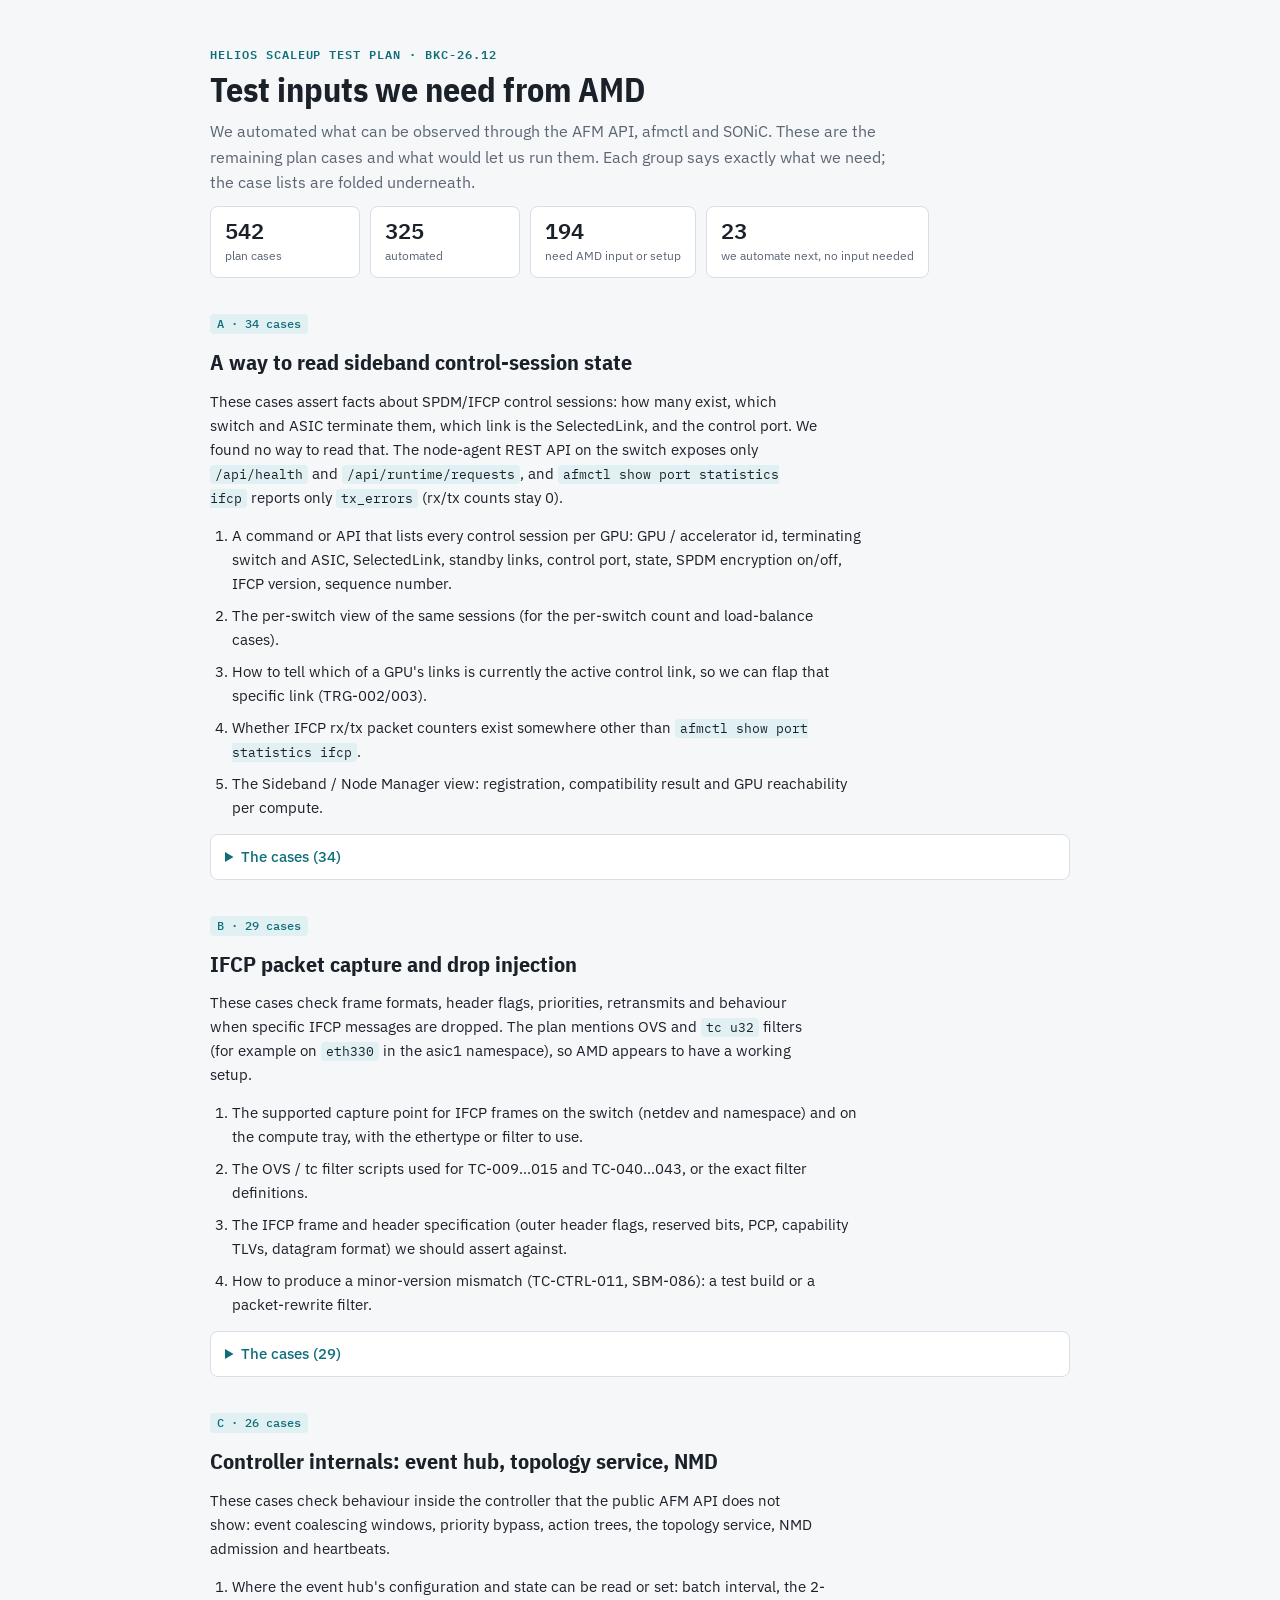
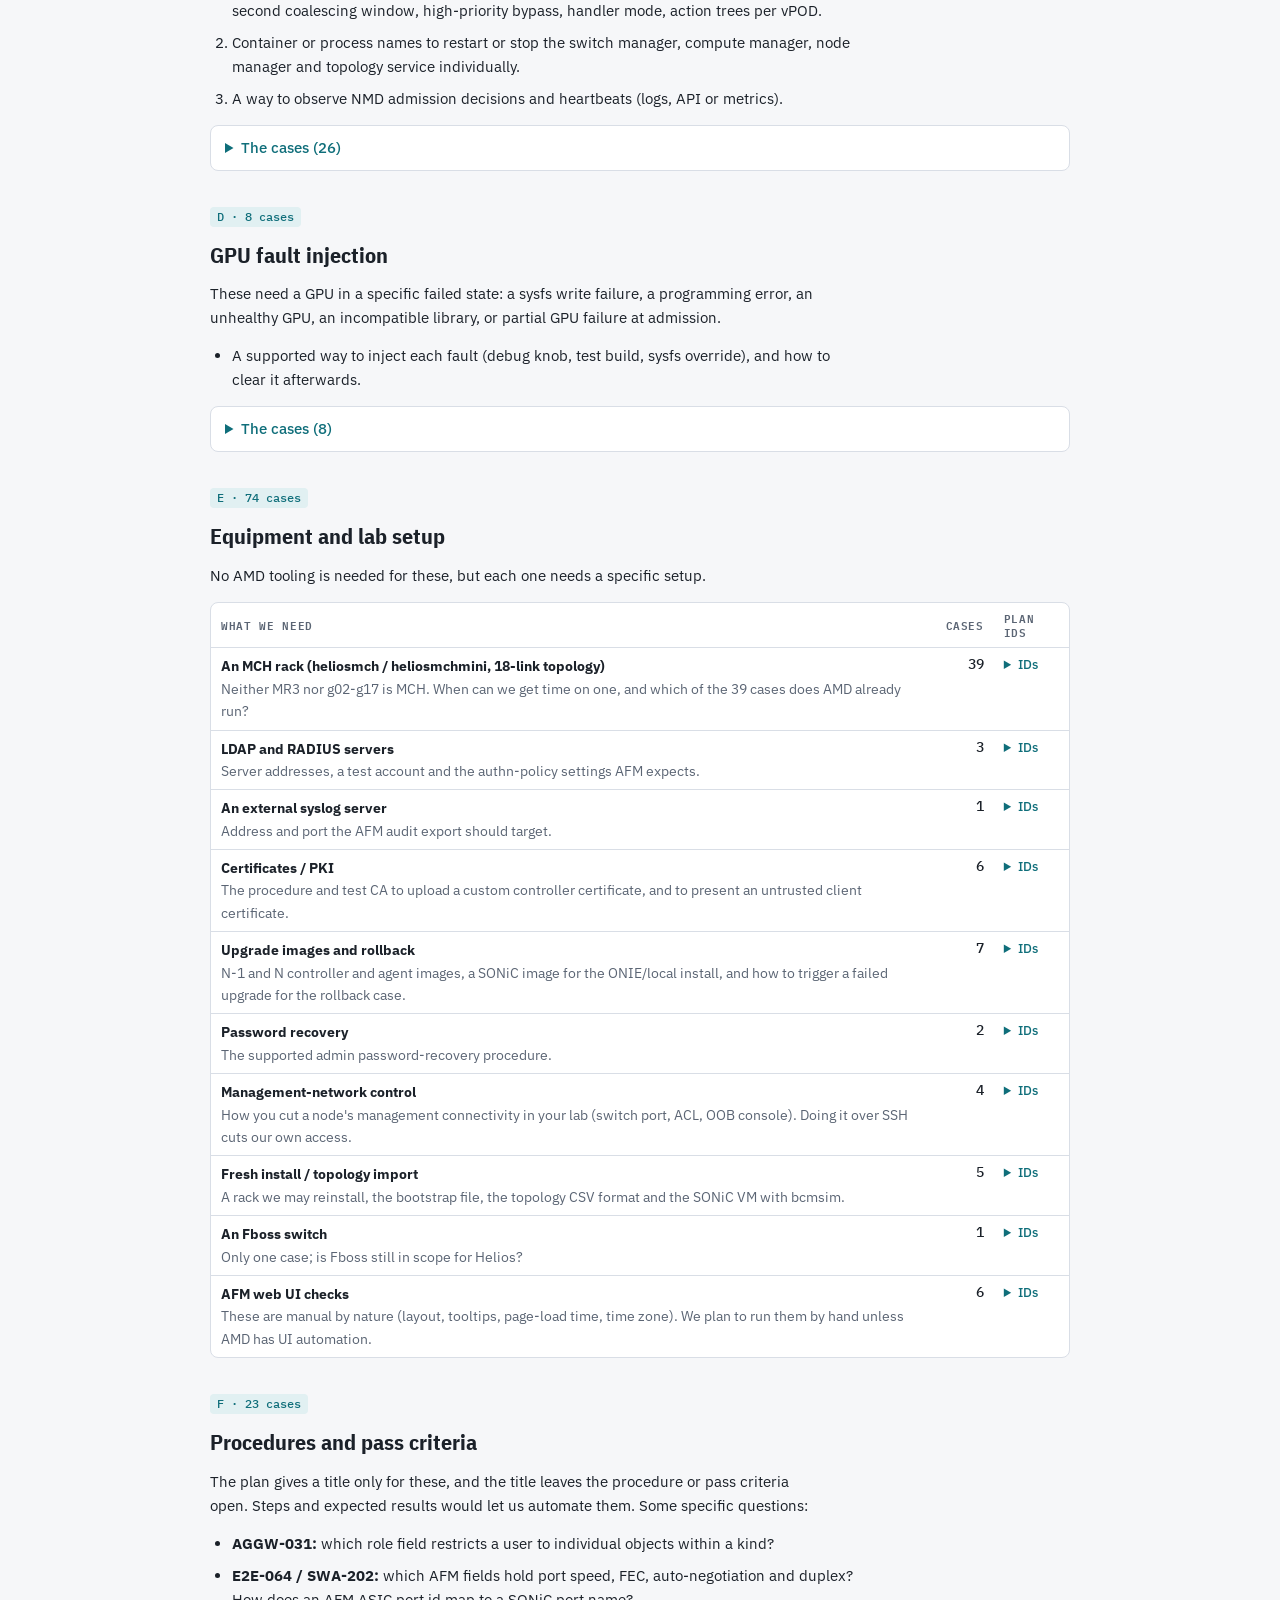
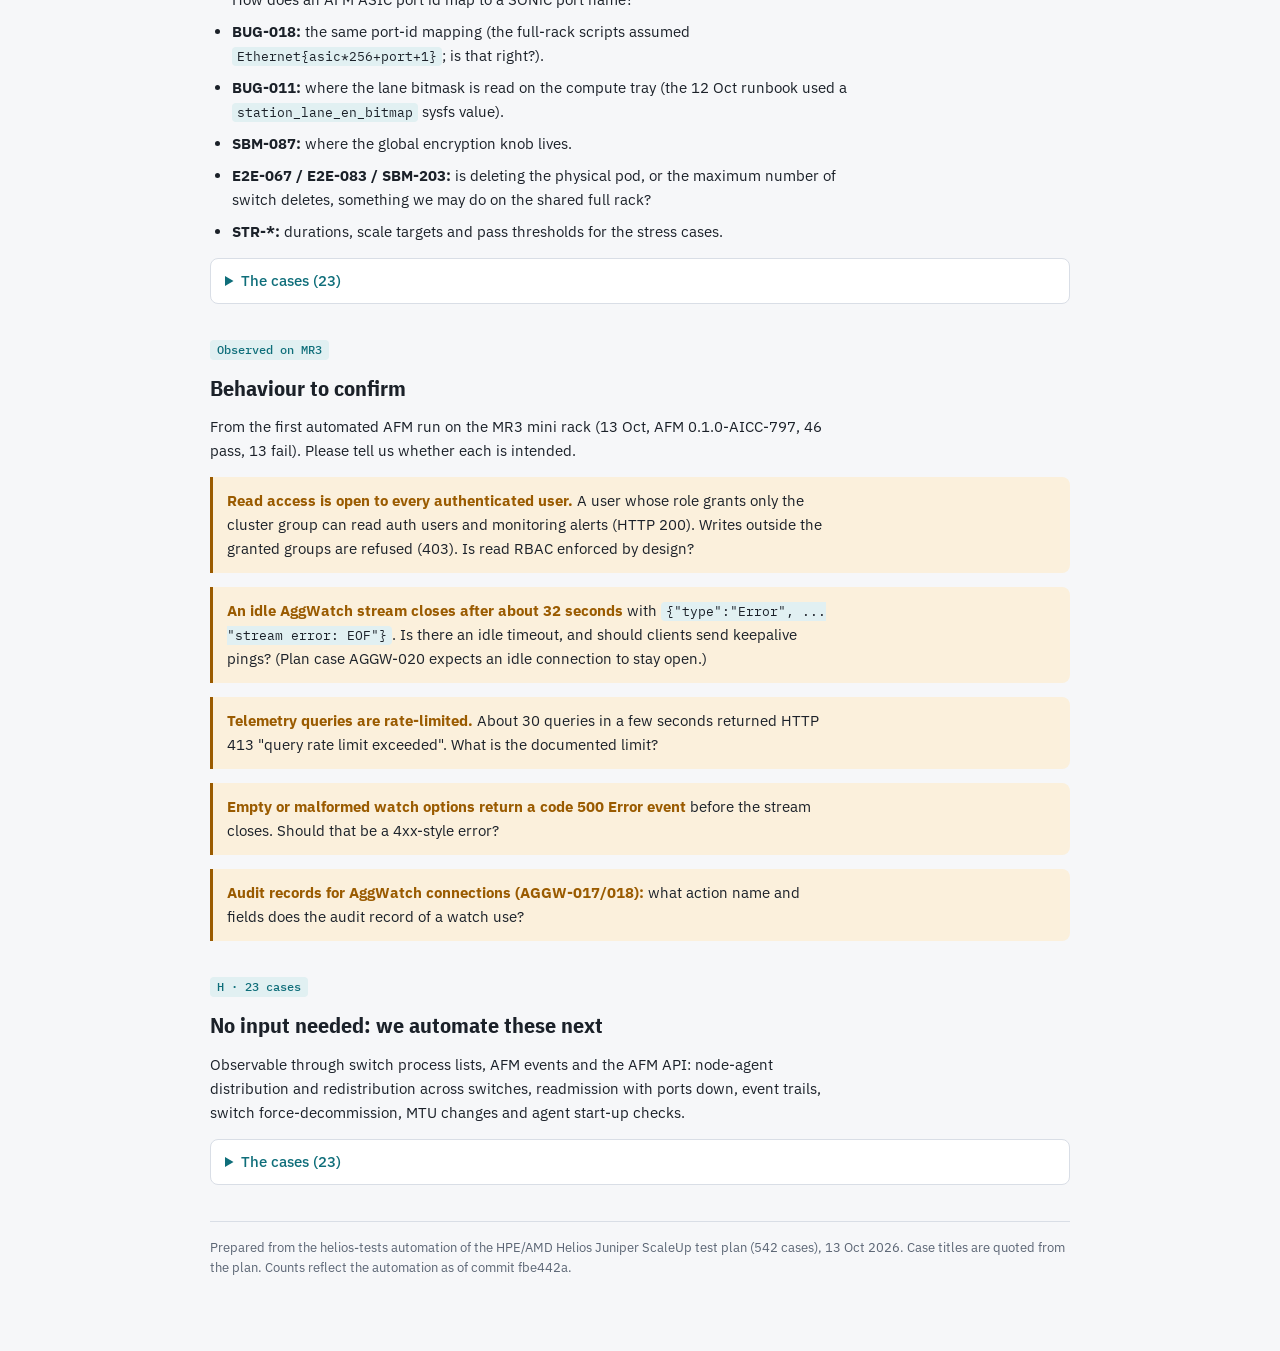
==== docs/amd-inputs.html @ 98992197 "docs: AMD input requests page (amd-inputs.html) Co-Authored-By: Claude Opus 5.5 <noreply@anthropic.c" ====
<!doctype html>
<html lang="en">
<head>
<meta charset="utf-8">
<meta name="viewport" content="width=device-width, initial-scale=1, viewport-fit=cover">
<title>Helios Test Inputs for AMD</title>
<link rel="preconnect" href="https://fonts.googleapis.com"><link rel="preconnect" href="https://fonts.gstatic.com" crossorigin>
<link rel="stylesheet" href="https://fonts.googleapis.com/css2?family=IBM+Plex+Sans:wght@400;500;600&family=IBM+Plex+Sans+Condensed:wght@600;700&family=IBM+Plex+Mono:wght@400;500&display=swap">
<style>
/* layout: single reading column, section per request type, case lists folded under each ask */
:root {
  --bg:#f6f7f9; --surface:#ffffff; --fg:#1b2129; --muted:#5b6574; --line:#d9dee6;
  --accent:#0f6e7a; --accent-soft:#e1f0f2; --warn:#9a5b00; --warn-soft:#fbf0dc;
  --f-display:"IBM Plex Sans Condensed","Arial Narrow",system-ui,sans-serif;
  --f-body:"IBM Plex Sans",system-ui,-apple-system,"Segoe UI",sans-serif;
  --f-mono:"IBM Plex Mono",ui-monospace,SFMono-Regular,Menlo,monospace;
}
@media (prefers-color-scheme: dark) { :root:not([data-theme="light"]) {
  --bg:#12161c; --surface:#1a2028; --fg:#e4e8ee; --muted:#9aa5b4; --line:#2e3744;
  --accent:#5cc3cf; --accent-soft:#163a40; --warn:#e5ad55; --warn-soft:#3a2c14; color-scheme:dark } }
:root[data-theme="dark"] {
  --bg:#12161c; --surface:#1a2028; --fg:#e4e8ee; --muted:#9aa5b4; --line:#2e3744;
  --accent:#5cc3cf; --accent-soft:#163a40; --warn:#e5ad55; --warn-soft:#3a2c14; color-scheme:dark }
body { background:var(--bg); color:var(--fg); font:15px/1.6 var(--f-body); }
.wrap { max-width:860px; margin:0 auto; padding-inline:20px; padding-block:40px 64px; display:grid; gap:36px; }
header { display:grid; gap:10px; }
.eyebrow { font:600 12px/1 var(--f-mono); letter-spacing:.08em; text-transform:uppercase; color:var(--accent); }
h1 { font:700 34px/1.15 var(--f-display); margin:0; text-wrap:balance; }
h2 { font:700 22px/1.25 var(--f-display); margin:0; text-wrap:balance; }
h3 { font:600 15px/1.4 var(--f-body); margin:0; }
p { margin:0; max-width:68ch; }
.muted { color:var(--muted); }
.lede { font-size:16px; color:var(--muted); }
.stats { display:flex; flex-wrap:wrap; gap:10px; }
.stat { background:var(--surface); border:1px solid var(--line); border-radius:8px; padding:10px 14px; min-width:120px; }
.stat b { display:block; font:600 22px/1.2 var(--f-mono); font-variant-numeric:tabular-nums; }
.stat span { font-size:12px; color:var(--muted); }
section { display:grid; gap:14px; }
.tag { font:500 12px/1 var(--f-mono); color:var(--accent); background:var(--accent-soft); padding:4px 7px; border-radius:4px; justify-self:start; }
ol.asks, ul.asks { margin:0; padding-left:22px; display:grid; gap:8px; max-width:70ch; }
details { border:1px solid var(--line); border-radius:8px; background:var(--surface); }
summary { cursor:pointer; padding:10px 14px; font-weight:500; color:var(--accent); }
summary:focus-visible { outline:2px solid var(--accent); outline-offset:2px; }
.tw { overflow-x:auto; padding:0 14px 12px; }
table { border-collapse:collapse; width:100%; font-size:14px; }
th { text-align:left; font:600 11px/1.3 var(--f-mono); letter-spacing:.06em; text-transform:uppercase; color:var(--muted); padding:8px 10px; border-bottom:1px solid var(--line); }
td { padding:7px 10px; border-bottom:1px solid var(--line); vertical-align:top; }
tr:last-child td { border-bottom:0; }
td.id { font-family:var(--f-mono); white-space:nowrap; font-size:13px; }
td.num { font:500 14px var(--f-mono); font-variant-numeric:tabular-nums; text-align:right; white-space:nowrap; }
.env { background:var(--surface); border:1px solid var(--line); border-radius:8px; overflow-x:auto; }
.env table { min-width:560px; }
.env details { border:0; background:none; } .env summary { padding:0; font-size:13px; }
.ids { font:13px/1.6 var(--f-mono); margin-top:6px; max-width:none; }
.note { background:var(--warn-soft); border-left:3px solid var(--warn); padding:12px 14px; border-radius:0 8px 8px 0; display:grid; gap:6px; }
.note strong { color:var(--warn); }
code { font:13px var(--f-mono); background:var(--accent-soft); padding:1px 5px; border-radius:4px; }
footer { font-size:13px; color:var(--muted); border-top:1px solid var(--line); padding-top:16px; }
@media (max-width:480px) { h1 { font-size:28px; } }
</style>
</head>
<body>
<div class="wrap">
<header>
  <div class="eyebrow">Helios ScaleUp test plan · BKC-26.12</div>
  <h1>Test inputs we need from AMD</h1>
  <p class="lede">We automated what can be observed through the AFM API, afmctl and SONiC. These are the remaining plan cases and what would let us run them. Each group says exactly what we need; the case lists are folded underneath.</p>
  <div class="stats">
    <div class="stat"><b>542</b><span>plan cases</span></div>
    <div class="stat"><b>325</b><span>automated</span></div>
    <div class="stat"><b>194</b><span>need AMD input or setup</span></div>
    <div class="stat"><b>23</b><span>we automate next, no input needed</span></div>
  </div>
</header>

<section id="sessions">
  <span class="tag">A · 34 cases</span>
  <h2>A way to read sideband control-session state</h2>
  <p>These cases assert facts about SPDM/IFCP control sessions: how many exist, which switch and ASIC terminate them, which link is the SelectedLink, and the control port. We found no way to read that. The node-agent REST API on the switch exposes only <code>/api/health</code> and <code>/api/runtime/requests</code>, and <code>afmctl show port statistics ifcp</code> reports only <code>tx_errors</code> (rx/tx counts stay 0).</p>
  <ol class="asks">
    <li>A command or API that lists every control session per GPU: GPU / accelerator id, terminating switch and ASIC, SelectedLink, standby links, control port, state, SPDM encryption on/off, IFCP version, sequence number.</li>
    <li>The per-switch view of the same sessions (for the per-switch count and load-balance cases).</li>
    <li>How to tell which of a GPU's links is currently the active control link, so we can flap that specific link (TRG-002/003).</li>
    <li>Whether IFCP rx/tx packet counters exist somewhere other than <code>afmctl show port statistics ifcp</code>.</li>
    <li>The Sideband / Node Manager view: registration, compatibility result and GPU reachability per compute.</li>
  </ol>
  <details><summary>The cases (34)</summary><div class='tw'><table><thead><tr><th>Plan ID</th><th>Title</th></tr></thead><tbody><tr><td class='id'>TC-BU-004</td><td>Each session has 6 links with one active (SelectedLink)</td></tr><tr><td class='id'>TC-BU-005</td><td>Each switch has expected session count (load balanced)</td></tr><tr><td class='id'>TC-BU-008</td><td>First discovered link used as SelectedLink</td></tr><tr><td class='id'>TC-BU-010</td><td>Each GPU session has a control port selected</td></tr><tr><td class='id'>TC-BU-012</td><td>All GPU sessions per compute node served by one node agent</td></tr><tr><td class='id'>TC-CTL-137</td><td>SPDM session is established between switch and GPU and communication is encrypted</td></tr><tr><td class='id'>TC-SBM-001</td><td>Sideband Topology and Session-Count Formulas</td></tr><tr><td class='id'>TC-SBM-003</td><td>SPDM Session Link Selection and Query API</td></tr><tr><td class='id'>TC-SBM-004</td><td>IFCP Packet/Session Stats API (Host and Switch Side)</td></tr><tr><td class='id'>TC-SBM-010</td><td>ASIC-Level SPDM Session Failover (Single ASIC Down)</td></tr><tr><td class='id'>TC-SBM-012</td><td>Switch-to-Controller Link Isolation -- SPDM/IFCP Sessions Remain Local</td></tr><tr><td class='id'>TC-SBM-015</td><td>vPod Compute Add/Remove -- Untouched Computes&#x27; CP Sessions Stay Stable</td></tr><tr><td class='id'>TC-SBM-017</td><td>VLAN/FDB Churn Does Not Disrupt IFCP Control-Plane Sessions</td></tr><tr><td class='id'>TC-SBM-019</td><td>Sb-node-agent Reconciliation of Config/Link Delta After Restart</td></tr><tr><td class='id'>TC-SBM-041</td><td>Compute Readmit via afm-agent Restart Landing Admitted but With IFCP Sessions Down</td></tr><tr><td class='id'>TC-SBM-052</td><td>All 72 GPUs form a total of 72 SPDM control sessions</td></tr><tr><td class='id'>TC-SBM-053</td><td>Every switch has 12 control sessions terminated on it</td></tr><tr><td class='id'>TC-SBM-056</td><td>The first discovered link is used to establish the session</td></tr><tr><td class='id'>TC-SBM-059</td><td>All GPUs of one compute node must form session with one node agent</td></tr><tr><td class='id'>TC-SBM-080</td><td>The sequence number is retained when the session fails over to a new switch</td></tr><tr><td class='id'>TC-SBM-088</td><td>GPU uses same link to send control packet from which it got the control message</td></tr><tr><td class='id'>TC-SBM-093</td><td>Event packets can use a different link than the control session link</td></tr><tr><td class='id'>TC-SBM-127</td><td>Active standby switch election</td></tr><tr><td class='id'>TC-SBM-130</td><td>Bring down the AISC over which the SPDM session is established</td></tr><tr><td class='id'>TC-SBM-147</td><td>Discovery flow initiated and responded</td></tr><tr><td class='id'>TC-SBM-149</td><td>GPU mapping creation in Sideband Agent</td></tr><tr><td class='id'>TC-SBM-152</td><td>Node Agent triggers control channel setup via Switch IFCP</td></tr><tr><td class='id'>TC-SBM-155</td><td>Compatibility set from Switch IFCP lib</td></tr><tr><td class='id'>TC-SEQ-004</td><td>GPU reachability reported to Sideband Manager</td></tr><tr><td class='id'>TC-SEQ-008</td><td>Compatibility check completed</td></tr><tr><td class='id'>TC-TRG-002</td><td>Flap active link — CP disrupted then recovers</td></tr><tr><td class='id'>TC-TRG-003</td><td>Bring down all 6 CP links — sessions drop then recover</td></tr><tr><td class='id'>TC-CTRL-009</td><td>Major version consistent across all sessions</td></tr><tr><td class='id'>TC-CTRL-011</td><td>Minor version mismatch tolerated</td></tr></tbody></table></div></details>
</section>

<section id="packets">
  <span class="tag">B · 29 cases</span>
  <h2>IFCP packet capture and drop injection</h2>
  <p>These cases check frame formats, header flags, priorities, retransmits and behaviour when specific IFCP messages are dropped. The plan mentions OVS and <code>tc u32</code> filters (for example on <code>eth330</code> in the asic1 namespace), so AMD appears to have a working setup.</p>
  <ol class="asks">
    <li>The supported capture point for IFCP frames on the switch (netdev and namespace) and on the compute tray, with the ethertype or filter to use.</li>
    <li>The OVS / tc filter scripts used for TC-009…015 and TC-040…043, or the exact filter definitions.</li>
    <li>The IFCP frame and header specification (outer header flags, reserved bits, PCP, capability TLVs, datagram format) we should assert against.</li>
    <li>How to produce a minor-version mismatch (TC-CTRL-011, SBM-086): a test build or a packet-rewrite filter.</li>
  </ol>
  <details><summary>The cases (29)</summary><div class='tw'><table><thead><tr><th>Plan ID</th><th>Title</th></tr></thead><tbody><tr><td class='id'>TC-009</td><td>Keepalive Drop — SONiC to Compute (OVS Filter)</td></tr><tr><td class='id'>TC-010</td><td>Keepalive Drop — Compute to SONiC (OVS Filter)</td></tr><tr><td class='id'>TC-011</td><td>LL-Discovery Drop — SONiC to Compute (OVS Filter)</td></tr><tr><td class='id'>TC-012</td><td>LL-Discovery Drop — Compute to SONiC (OVS Filter)</td></tr><tr><td class='id'>TC-013</td><td>CapReq Drop — SONiC to Compute (OVS Filter, Timing-Based)</td></tr><tr><td class='id'>TC-014</td><td>CapResp Drop — Compute to SONiC (OVS Filter, Timing-Based)</td></tr><tr><td class='id'>TC-015</td><td>CapSet Drop — SONiC to Compute (tc u32 egress on eth330, asic1 netns)</td></tr><tr><td class='id'>TC-040</td><td>IFCP Egress Frame Direction — SONiC→compute (tc Counter Filter)</td></tr><tr><td class='id'>TC-041</td><td>IFCP Ingress Frame Direction — compute→SONiC (tc Counter Filter)</td></tr><tr><td class='id'>TC-042</td><td>IFCP Bidirectional Frame Direction — Full Negotiation Flow</td></tr><tr><td class='id'>TC-043</td><td>IFCP Steady-State Keepalive — Bidirectional (tc Counter Filter)</td></tr><tr><td class='id'>TC-SBM-063</td><td>The ethernet frame format of IFCP packet</td></tr><tr><td class='id'>TC-SBM-065</td><td>The IFCP outer header flag for the packet type is valid</td></tr><tr><td class='id'>TC-SBM-066</td><td>The reserved flags are not used in IFP outer header</td></tr><tr><td class='id'>TC-SBM-067</td><td>IFCP packets must have the highest priority set in the (PCP) header</td></tr><tr><td class='id'>TC-SBM-071</td><td>The discovery message has number of capabilities and capability type-length-value set</td></tr><tr><td class='id'>TC-SBM-075</td><td>When the link discovery handshake is completed, discover packets must be used for keepalive</td></tr><tr><td class='id'>TC-SBM-081</td><td>The encryption bit is set when the message is encrypted by SPDM</td></tr><tr><td class='id'>TC-SBM-083</td><td>The capabilities request and response packet format</td></tr><tr><td class='id'>TC-SBM-085</td><td>The major version must match, must minor version can vary</td></tr><tr><td class='id'>TC-SBM-086</td><td>Manipulate packet to mismatch the minor version</td></tr><tr><td class='id'>TC-SBM-091</td><td>Format of packet datagram unit with multiple events</td></tr><tr><td class='id'>TC-SBM-113</td><td>CP vs DP priority (can CP messages be starved)</td></tr><tr><td class='id'>TC-SBM-117</td><td>Starve all links with data path traffic, and ensure CP is intact or failovers to standby</td></tr><tr><td class='id'>TC-SBM-164</td><td>Drop ACK packets and verify retransmit</td></tr><tr><td class='id'>TC-SBM-172</td><td>IFCP sequence -&gt; Inject failure in every message path</td></tr><tr><td class='id'>TC-SBM-173</td><td>Events and control packet loss and retransmits</td></tr><tr><td class='id'>TC-SBM-174</td><td>Other control packets Rx starving IFCP (LLDP etc)</td></tr><tr><td class='id'>TC-SBM-175</td><td>Merics, events, other IFCP priorities marking</td></tr></tbody></table></div></details>
</section>

<section id="internals">
  <span class="tag">C · 26 cases</span>
  <h2>Controller internals: event hub, topology service, NMD</h2>
  <p>These cases check behaviour inside the controller that the public AFM API does not show: event coalescing windows, priority bypass, action trees, the topology service, NMD admission and heartbeats.</p>
  <ol class="asks">
    <li>Where the event hub's configuration and state can be read or set: batch interval, the 2-second coalescing window, high-priority bypass, handler mode, action trees per vPOD.</li>
    <li>Container or process names to restart or stop the switch manager, compute manager, node manager and topology service individually.</li>
    <li>A way to observe NMD admission decisions and heartbeats (logs, API or metrics).</li>
  </ol>
  <details><summary>The cases (26)</summary><div class='tw'><table><thead><tr><th>Plan ID</th><th>Title</th></tr></thead><tbody><tr><td class='id'>TC-CTL-102</td><td>NMD rejects admission if the agent does not have a valid controller-coordinates</td></tr><tr><td class='id'>TC-CTL-103</td><td>Once admitted, NMD periodically sends heartbeat and system stats</td></tr><tr><td class='id'>TC-SWA-185</td><td>CMD &lt;-&gt; Switch Manager &lt;-&gt; Switch Agent NMD</td></tr><tr><td class='id'>TC-SBM-138</td><td>Switch agent thread comes up first in the agent container</td></tr><tr><td class='id'>TC-SBM-139</td><td>Three node agent threads are started by the node manager</td></tr><tr><td class='id'>TC-SBM-157</td><td>Node Manager sends operational API requests</td></tr><tr><td class='id'>TC-SEQ-015</td><td>Node Agent response propagated to Node Manager</td></tr><tr><td class='id'>TC-E2E-114</td><td>Bring down node manager, validate topo change gets reflected after it comes back up</td></tr><tr><td class='id'>TC-E2E-115</td><td>Bring down all the services/agents one by one/parallely and validate topo service in unaffected</td></tr><tr><td class='id'>TC-STR-012</td><td>Toposervice responsiveness during concurrent topology changes</td></tr><tr><td class='id'>TC-EVT-018</td><td>Move the Event Handler Mode to Auto Mode and verify warning and update status along with…</td></tr><tr><td class='id'>TC-EVT-022</td><td>Try flapping of connection between topo service and event hub</td></tr><tr><td class='id'>TC-EVT-027</td><td>Normal event coming follows the time window of 2 secs then coleased</td></tr><tr><td class='id'>TC-EVT-028</td><td>High priority Event bypasses the time window and straightaway goes for processing</td></tr><tr><td class='id'>TC-EVT-006</td><td>Event Hub with North Bound operation</td></tr><tr><td class='id'>TC-EVT-012</td><td>Event Hub when topology excel sheet with connectivity detail is changed ?</td></tr><tr><td class='id'>TC-EVT-013</td><td>Events hub validation with restarting component like switch manager/compute manager (All…</td></tr><tr><td class='id'>TC-EVT-014</td><td>Topo services manages the proper state of the component and these are communicated to events…</td></tr><tr><td class='id'>TC-EVT-033</td><td>If there is an action mapping tree mapped uniquely to a vpod</td></tr><tr><td class='id'>TC-EVT-032</td><td>If Events on different GPU ports but same sw-plane results in same GPUPortEvent node stores…</td></tr><tr><td class='id'>TC-EVT-035</td><td>Multiple independent actions at the same level</td></tr><tr><td class='id'>TC-EVT-008</td><td>If policies and workflow can be modified ?</td></tr><tr><td class='id'>TC-EVT-020</td><td>Event handler with API server is not responding ( Link between API server and Events hub is…</td></tr><tr><td class='id'>TC-EVT-030</td><td>If different events like GPU Events are coalesced and resolving top events will fix the…</td></tr><tr><td class='id'>TC-EVT-034</td><td>At end of time window these action trees are scanned and actions are taken</td></tr><tr><td class='id'>TC-EVT-010</td><td>Modify the batch interval in unified controller while bring-up of aifm</td></tr></tbody></table></div></details>
</section>

<section id="faults">
  <span class="tag">D · 8 cases</span>
  <h2>GPU fault injection</h2>
  <p>These need a GPU in a specific failed state: a sysfs write failure, a programming error, an unhealthy GPU, an incompatible library, or partial GPU failure at admission.</p>
  <ul class="asks">
    <li>A supported way to inject each fault (debug knob, test build, sysfs override), and how to clear it afterwards.</li>
  </ul>
  <details><summary>The cases (8)</summary><div class='tw'><table><thead><tr><th>Plan ID</th><th>Title</th></tr></thead><tbody><tr><td class='id'>TC-BUG-012</td><td>GPU ready state ordering during bringup</td></tr><tr><td class='id'>TC-BUG-013</td><td>GPU programming errors are reported to controller</td></tr><tr><td class='id'>TC-BUG-015</td><td>Nodeagent handles graceful exit on incompatible libraries</td></tr><tr><td class='id'>TC-BUG-029</td><td>vPOD state correctness when sysfs writes fail on GPU</td></tr><tr><td class='id'>TC-TRG-008</td><td>DP traffic during GPU fault</td></tr><tr><td class='id'>TC-TRG-011</td><td>GPU unhealthy — CP sessions remain active</td></tr><tr><td class='id'>TC-TRG-012</td><td>GPU fault injection — IFCP CP unaffected on other GPUs</td></tr><tr><td class='id'>TC-STR-003</td><td>Node admission with partial GPU failures across multiple nodes</td></tr></tbody></table></div></details>
</section>

<section id="environment">
  <span class="tag">E · 74 cases</span>
  <h2>Equipment and lab setup</h2>
  <p>No AMD tooling is needed for these, but each one needs a specific setup.</p>
  <div class="env"><table><thead><tr><th>What we need</th><th>Cases</th><th>Plan IDs</th></tr></thead><tbody><tr><td><strong>An MCH rack (heliosmch / heliosmchmini, 18-link topology)</strong><br><span class='muted'>Neither MR3 nor g02-g17 is MCH. When can we get time on one, and which of the 39 cases does AMD already run?</span></td><td class='num'>39</td><td><details><summary>IDs</summary><p class='ids'>TC-MCH-021 TC-MCH-024 TC-MCH-030 TC-MCH-053 TC-MCH-025 TC-MCH-044 TC-MCH-054 TC-MCH-018 TC-MCH-004 TC-MCH-033 TC-MCH-040 TC-MCH-032 TC-MCH-063 TC-MCH-050 TC-MCH-045 TC-MCH-028 TC-MCH-060 TC-MCH-009 TC-MCH-031 TC-MCH-023 TC-MCH-026 TC-MCH-034 TC-MCH-019 TC-MCH-006 TC-MCH-043 TC-MCH-022 TC-MCH-012 TC-MCH-008 TC-MCH-015 TC-MCH-002 TC-MCH-014 TC-MCH-055 TC-MCH-011 TC-MCH-058 TC-MCH-062 TC-MCH-039 TC-MCH-007 TC-MCH-048 TC-MCH-047</p></details></td></tr><tr><td><strong>LDAP and RADIUS servers</strong><br><span class='muted'>Server addresses, a test account and the authn-policy settings AFM expects.</span></td><td class='num'>3</td><td><details><summary>IDs</summary><p class='ids'>TC-AFM-044 TC-CTL-042 TC-CTL-119</p></details></td></tr><tr><td><strong>An external syslog server</strong><br><span class='muted'>Address and port the AFM audit export should target.</span></td><td class='num'>1</td><td><details><summary>IDs</summary><p class='ids'>TC-CTL-101</p></details></td></tr><tr><td><strong>Certificates / PKI</strong><br><span class='muted'>The procedure and test CA to upload a custom controller certificate, and to present an untrusted client certificate.</span></td><td class='num'>6</td><td><details><summary>IDs</summary><p class='ids'>TC-CTL-128 TC-CTL-129 TC-CTL-130 TC-CTL-135 TC-CTL-136 TC-SWA-186</p></details></td></tr><tr><td><strong>Upgrade images and rollback</strong><br><span class='muted'>N-1 and N controller and agent images, a SONiC image for the ONIE/local install, and how to trigger a failed upgrade for the rollback case.</span></td><td class='num'>7</td><td><details><summary>IDs</summary><p class='ids'>TC-CTL-054 TC-CTL-078 TC-CTL-127 TC-SWA-128 TC-SWA-164 TC-HW-022 TC-AFM-UPGRADE-004</p></details></td></tr><tr><td><strong>Password recovery</strong><br><span class='muted'>The supported admin password-recovery procedure.</span></td><td class='num'>2</td><td><details><summary>IDs</summary><p class='ids'>TC-BUG-031 TC-BUG-032</p></details></td></tr><tr><td><strong>Management-network control</strong><br><span class='muted'>How you cut a node&#x27;s management connectivity in your lab (switch port, ACL, OOB console). Doing it over SSH cuts our own access.</span></td><td class='num'>4</td><td><details><summary>IDs</summary><p class='ids'>TC-AFM-008 TC-BUG-003 TC-CTL-050 TC-E2E-093</p></details></td></tr><tr><td><strong>Fresh install / topology import</strong><br><span class='muted'>A rack we may reinstall, the bootstrap file, the topology CSV format and the SONiC VM with bcmsim.</span></td><td class='num'>5</td><td><details><summary>IDs</summary><p class='ids'>TC-CTL-057 TC-CTL-060 TC-SWA-170 TC-SWA-195 TC-SWA-175</p></details></td></tr><tr><td><strong>An Fboss switch</strong><br><span class='muted'>Only one case; is Fboss still in scope for Helios?</span></td><td class='num'>1</td><td><details><summary>IDs</summary><p class='ids'>TC-BUG-006</p></details></td></tr><tr><td><strong>AFM web UI checks</strong><br><span class='muted'>These are manual by nature (layout, tooltips, page-load time, time zone). We plan to run them by hand unless AMD has UI automation.</span></td><td class='num'>6</td><td><details><summary>IDs</summary><p class='ids'>TC-CTL-106 TC-CTL-108 TC-CTL-109 TC-CTL-110 TC-CTL-111 TC-CTL-121</p></details></td></tr></tbody></table></div>
</section>

<section id="procedures">
  <span class="tag">F · 23 cases</span>
  <h2>Procedures and pass criteria</h2>
  <p>The plan gives a title only for these, and the title leaves the procedure or pass criteria open. Steps and expected results would let us automate them. Some specific questions:</p>
  <ul class="asks">
    <li><strong>AGGW-031:</strong> which role field restricts a user to individual objects within a kind?</li>
    <li><strong>E2E-064 / SWA-202:</strong> which AFM fields hold port speed, FEC, auto-negotiation and duplex? How does an AFM ASIC port id map to a SONiC port name?</li>
    <li><strong>BUG-018:</strong> the same port-id mapping (the full-rack scripts assumed <code>Ethernet{asic*256+port+1}</code>; is that right?).</li>
    <li><strong>BUG-011:</strong> where the lane bitmask is read on the compute tray (the 12 Oct runbook used a <code>station_lane_en_bitmap</code> sysfs value).</li>
    <li><strong>SBM-087:</strong> where the global encryption knob lives.</li>
    <li><strong>E2E-067 / E2E-083 / SBM-203:</strong> is deleting the physical pod, or the maximum number of switch deletes, something we may do on the shared full rack?</li>
    <li><strong>STR-*:</strong> durations, scale targets and pass thresholds for the stress cases.</li>
  </ul>
  <details><summary>The cases (23)</summary><div class='tw'><table><thead><tr><th>Plan ID</th><th>Title</th></tr></thead><tbody><tr><td class='id'>TC-AFM-AGGW-031</td><td>Per-object RBAC — user sees only permitted objects within a kind</td></tr><tr><td class='id'>TC-CTL-112</td><td>The horizontal and vertical scaling of compute nodes - in case of techsupport collection</td></tr><tr><td class='id'>TC-CTL-123</td><td>Logs related to triggers are updating</td></tr><tr><td class='id'>TC-E2E-064</td><td>AIFM displays correct status of GPU/Switch ports/links (speed, AN enable/disable etc)</td></tr><tr><td class='id'>TC-E2E-067</td><td>Complete POD removal/deletion</td></tr><tr><td class='id'>TC-E2E-083</td><td>vPODs limited to number of switching planes</td></tr><tr><td class='id'>TC-STR-001</td><td>Full rack parallel node admission — all 18 computes join simultaneously</td></tr><tr><td class='id'>TC-STR-004</td><td>All 6 switch trays admitted in parallel — port discovery completeness</td></tr><tr><td class='id'>TC-STR-006</td><td>Port drain lane mask update time at full rack scale</td></tr><tr><td class='id'>TC-STR-008</td><td>Node join + node leave during vPOD reconfiguration</td></tr><tr><td class='id'>TC-STR-009</td><td>Decommission all 18 nodes in parallel — controller survives</td></tr><tr><td class='id'>TC-STR-014</td><td>Config field churn — port flap only reprograms DF mask, not full config</td></tr><tr><td class='id'>TC-STR-015</td><td>Controller log rotation under sustained full-rack activity (2 hours)</td></tr><tr><td class='id'>TC-STR-021</td><td>Repeated full rack teardown and rebuild — 3 cycles</td></tr><tr><td class='id'>TC-STR-022</td><td>Simultaneous port failures across 6 compute nodes — single reconfigure</td></tr><tr><td class='id'>TC-SWA-173</td><td>Switch Manager must assign switching plane and update the topology</td></tr><tr><td class='id'>TC-SWA-202</td><td>Switch port details (Speed, FEC, duplex, vlan) updated</td></tr><tr><td class='id'>TC-SWA-208</td><td>Switch manager maintains the configuration of the switches</td></tr><tr><td class='id'>TC-SWA-210</td><td>How to get port in training or unknown state</td></tr><tr><td class='id'>TC-SBM-203</td><td>Max switch delete possible for every rack</td></tr><tr><td class='id'>TC-SBM-087</td><td>Encryption can be enabled/disabled by a global knob</td></tr><tr><td class='id'>TC-BUG-018</td><td>Port oper-status correctly reflects actual link state</td></tr><tr><td class='id'>TC-BUG-011</td><td>Lanebitmask is set correctly on node readmission</td></tr></tbody></table></div></details>
</section>

<section id="confirm">
  <span class="tag">Observed on MR3</span>
  <h2>Behaviour to confirm</h2>
  <p>From the first automated AFM run on the MR3 mini rack (13 Oct, AFM 0.1.0-AICC-797, 46 pass, 13 fail). Please tell us whether each is intended.</p>
  <div class="note">
    <p><strong>Read access is open to every authenticated user.</strong> A user whose role grants only the cluster group can read auth users and monitoring alerts (HTTP 200). Writes outside the granted groups are refused (403). Is read RBAC enforced by design?</p>
  </div>
  <div class="note">
    <p><strong>An idle AggWatch stream closes after about 32 seconds</strong> with <code>{"type":"Error", ... "stream error: EOF"}</code>. Is there an idle timeout, and should clients send keepalive pings? (Plan case AGGW-020 expects an idle connection to stay open.)</p>
  </div>
  <div class="note">
    <p><strong>Telemetry queries are rate-limited.</strong> About 30 queries in a few seconds returned HTTP 413 "query rate limit exceeded". What is the documented limit?</p>
  </div>
  <div class="note">
    <p><strong>Empty or malformed watch options return a code 500 Error event</strong> before the stream closes. Should that be a 4xx-style error?</p>
  </div>
  <div class="note">
    <p><strong>Audit records for AggWatch connections (AGGW-017/018):</strong> what action name and fields does the audit record of a watch use?</p>
  </div>
</section>

<section id="next">
  <span class="tag">H · 23 cases</span>
  <h2>No input needed: we automate these next</h2>
  <p>Observable through switch process lists, AFM events and the AFM API: node-agent distribution and redistribution across switches, readmission with ports down, event trails, switch force-decommission, MTU changes and agent start-up checks.</p>
  <details><summary>The cases (23)</summary><div class='tw'><table><thead><tr><th>Plan ID</th><th>Title</th></tr></thead><tbody><tr><td class='id'>TC-SBM-006</td><td>Concurrent Pairwise Process Restart Matrix</td></tr><tr><td class='id'>TC-SBM-008</td><td>Sb-node-agent Redistribution and Load-Balance on Switch Failure/Recovery</td></tr><tr><td class='id'>TC-SBM-009</td><td>Repeated Switch Flap -- No Role/Assignment Thrashing</td></tr><tr><td class='id'>TC-SBM-011</td><td>Compute GPU-Set Migration Consistency (No Split Across Switches)</td></tr><tr><td class='id'>TC-SBM-023</td><td>Switch Port MTU Lowered Below Negotiated IFCP MTU</td></tr><tr><td class='id'>TC-SBM-030</td><td>No Stale Events Reference a Switch After Removal</td></tr><tr><td class='id'>TC-SBM-038</td><td>Compute Readmit With a GPU/Datapath Port Already Down</td></tr><tr><td class='id'>TC-SBM-042</td><td>Full Event Trail Across Compute Decommission, Delete, and Readmit</td></tr><tr><td class='id'>TC-SBM-043</td><td>Switch-Side GPU Ports Show Down (API) When Compute Is Deleted</td></tr><tr><td class='id'>TC-SBM-045</td><td>Delete the Switch Assigned as a New Compute&#x27;s Node-Agent Host Mid-Admission</td></tr><tr><td class='id'>TC-SBM-050</td><td>Sideband agent come up on the switch along with node agent proxy</td></tr><tr><td class='id'>TC-SBM-097</td><td>Bring down the non-sideband link b/w switch and GPU</td></tr><tr><td class='id'>TC-SBM-099</td><td>Flap connectivity b/w node agent and afm controller (controller hosted on different and same…</td></tr><tr><td class='id'>TC-SBM-111</td><td>Bring down CP switch while vPOD CRUD is going on</td></tr><tr><td class='id'>TC-SBM-114</td><td>Creation of vlan and forwarding table does not affect cp traffic</td></tr><tr><td class='id'>TC-SBM-135</td><td>Sideband Manager should distribute the agents among the 6 available switches</td></tr><tr><td class='id'>TC-SBM-136</td><td>Node agent are distributed among all switches</td></tr><tr><td class='id'>TC-SBM-137</td><td>On switch failure, Sideband manager must redistribute the node agents from the failed switch</td></tr><tr><td class='id'>TC-SBM-178</td><td>Admitted switch can be force decomissioned</td></tr><tr><td class='id'>TC-SBM-198</td><td>Once a switch is readded, load balancing has to be done</td></tr><tr><td class='id'>TC-SBM-207</td><td>Control path must be terminated on compute decommission</td></tr><tr><td class='id'>TC-BUG-019</td><td>Switch agent starts correctly with mgmt IP on non-default interface (eth1)</td></tr><tr><td class='id'>TC-BUG-020</td><td>Switch agent rejects invalid fru.json and does not start</td></tr></tbody></table></div></details>
</section>

<footer>
  Prepared from the helios-tests automation of the HPE/AMD Helios Juniper ScaleUp test plan (542 cases), 13 Oct 2026.
  Case titles are quoted from the plan. Counts reflect the automation as of commit fbe442a.
</footer>
</div>
</body>
</html>
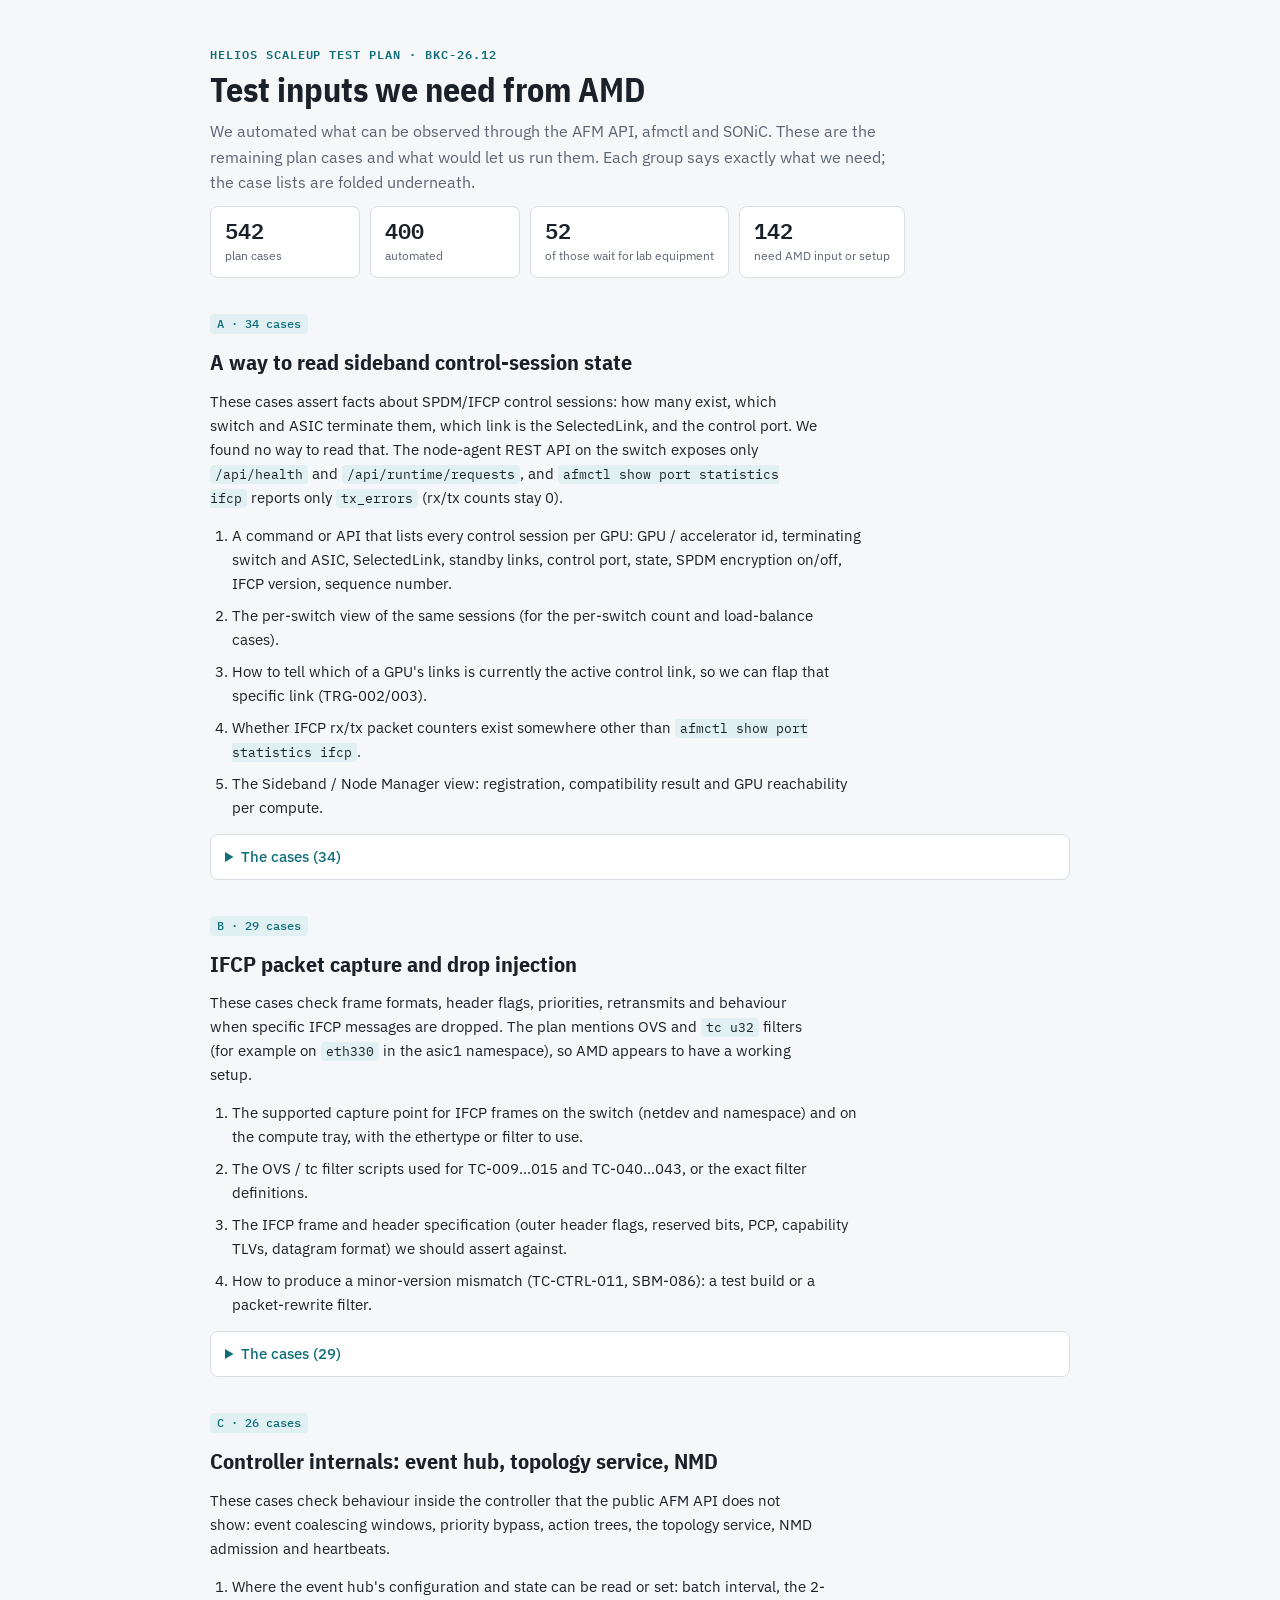
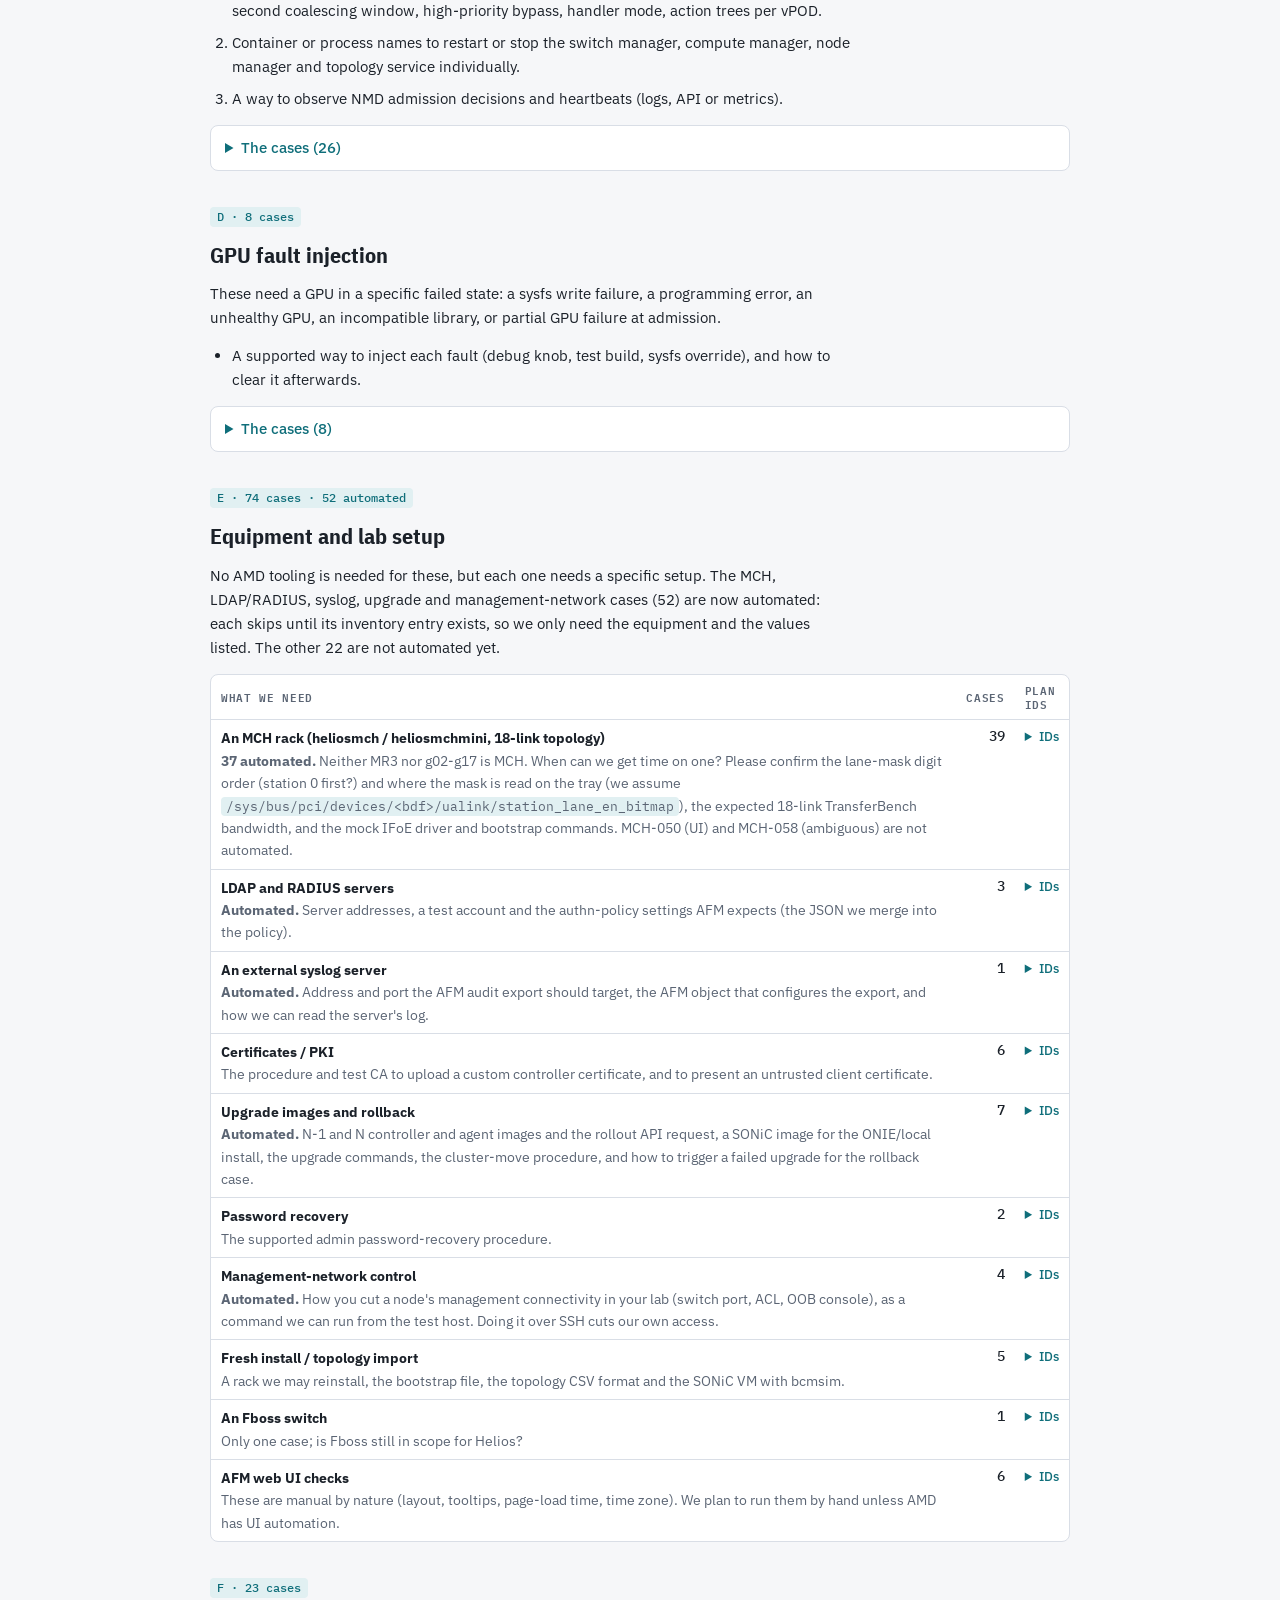
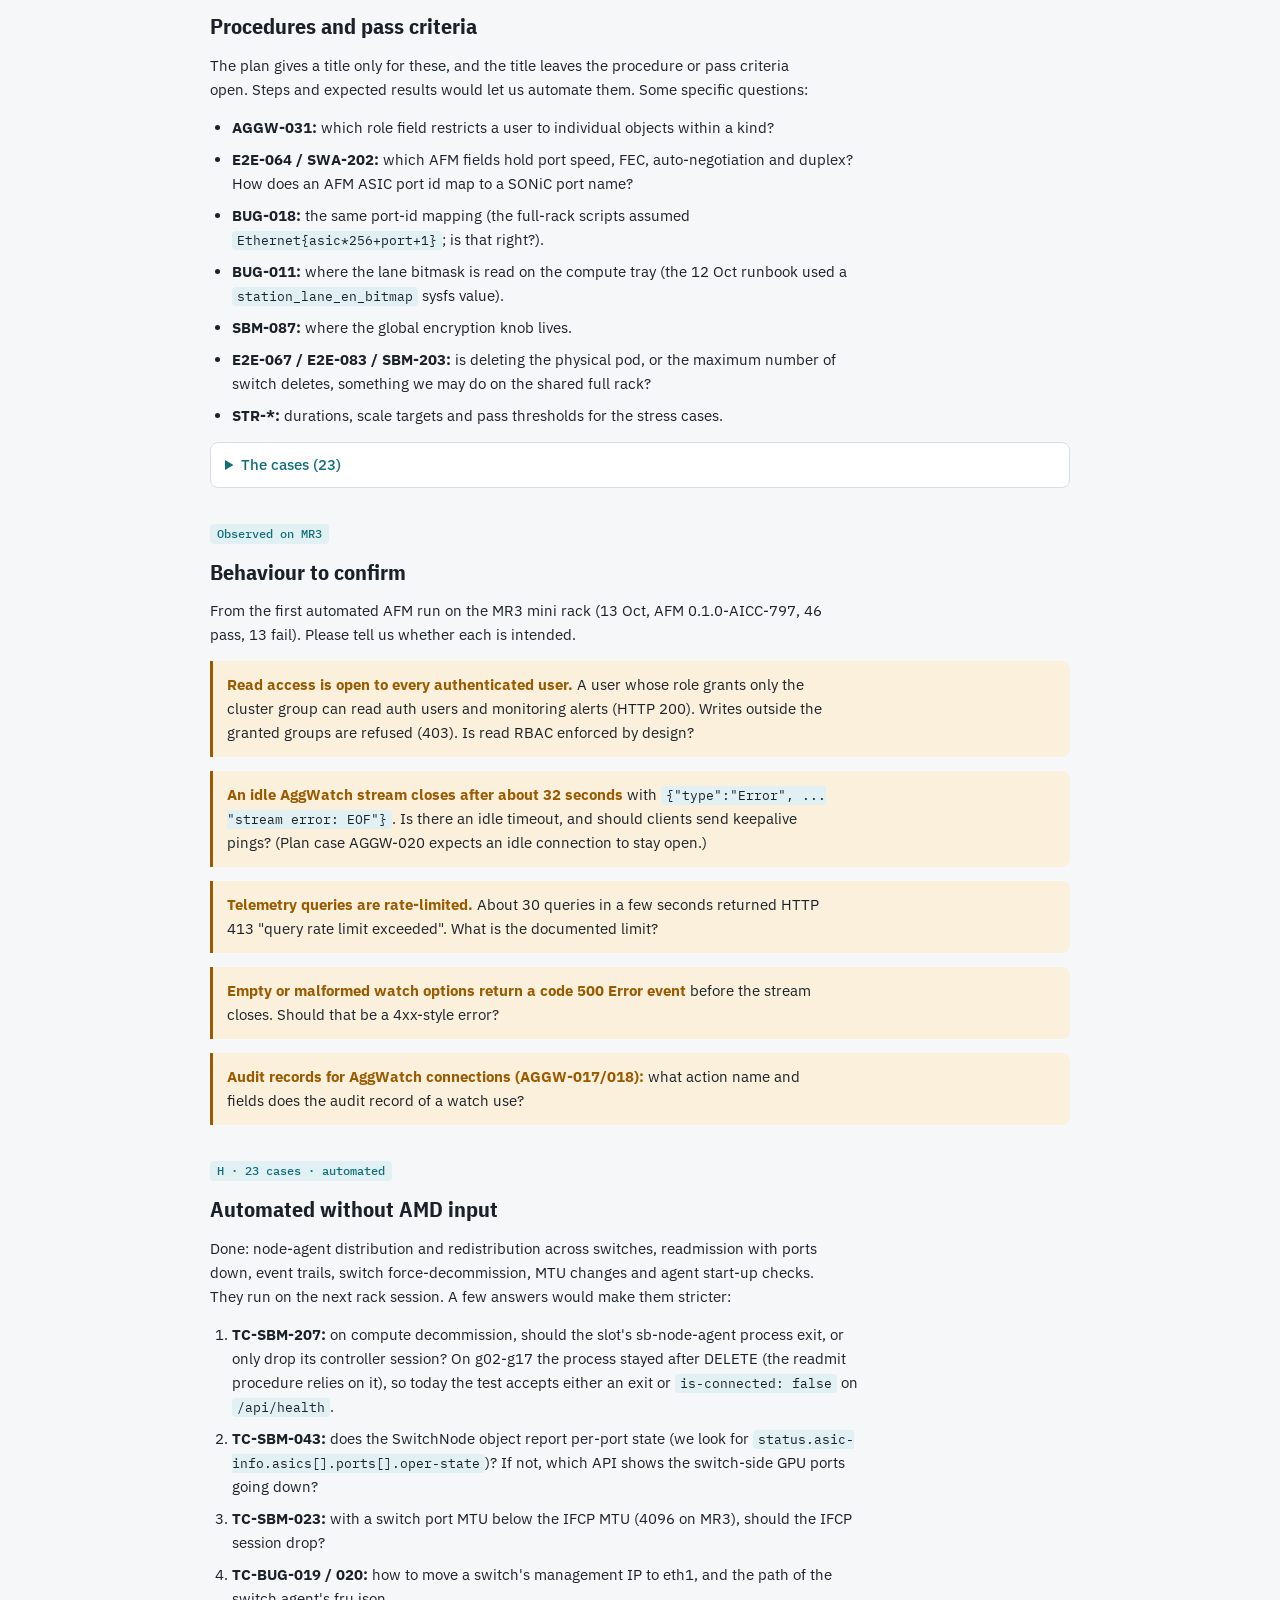
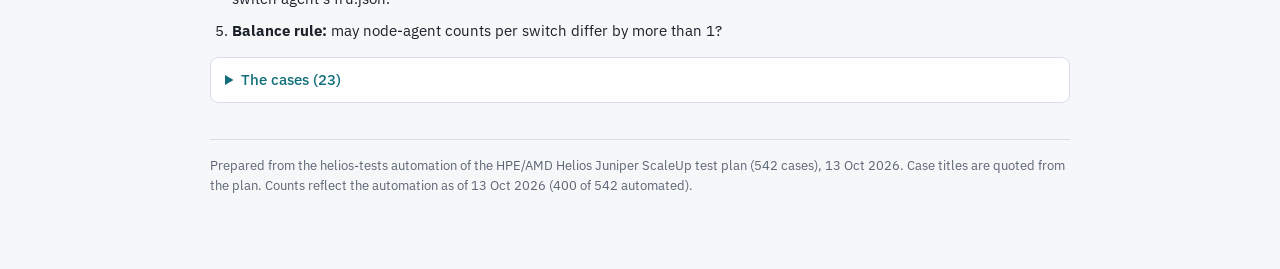
==== commit ffea8466: "Tranche 5: group H sideband cases, MCH and lab-equipment cases (75), 400/542 - tests/afm/test_afm_si" ====
--- a/docs/amd-inputs.html
+++ b/docs/amd-inputs.html
@@ -67,9 +67,9 @@
   <p class="lede">We automated what can be observed through the AFM API, afmctl and SONiC. These are the remaining plan cases and what would let us run them. Each group says exactly what we need; the case lists are folded underneath.</p>
   <div class="stats">
     <div class="stat"><b>542</b><span>plan cases</span></div>
-    <div class="stat"><b>325</b><span>automated</span></div>
-    <div class="stat"><b>194</b><span>need AMD input or setup</span></div>
-    <div class="stat"><b>23</b><span>we automate next, no input needed</span></div>
+    <div class="stat"><b>400</b><span>automated</span></div>
+    <div class="stat"><b>52</b><span>of those wait for lab equipment</span></div>
+    <div class="stat"><b>142</b><span>need AMD input or setup</span></div>
   </div>
 </header>
 
@@ -123,10 +123,10 @@
 </section>
 
 <section id="environment">
-  <span class="tag">E · 74 cases</span>
+  <span class="tag">E · 74 cases · 52 automated</span>
   <h2>Equipment and lab setup</h2>
-  <p>No AMD tooling is needed for these, but each one needs a specific setup.</p>
-  <div class="env"><table><thead><tr><th>What we need</th><th>Cases</th><th>Plan IDs</th></tr></thead><tbody><tr><td><strong>An MCH rack (heliosmch / heliosmchmini, 18-link topology)</strong><br><span class='muted'>Neither MR3 nor g02-g17 is MCH. When can we get time on one, and which of the 39 cases does AMD already run?</span></td><td class='num'>39</td><td><details><summary>IDs</summary><p class='ids'>TC-MCH-021 TC-MCH-024 TC-MCH-030 TC-MCH-053 TC-MCH-025 TC-MCH-044 TC-MCH-054 TC-MCH-018 TC-MCH-004 TC-MCH-033 TC-MCH-040 TC-MCH-032 TC-MCH-063 TC-MCH-050 TC-MCH-045 TC-MCH-028 TC-MCH-060 TC-MCH-009 TC-MCH-031 TC-MCH-023 TC-MCH-026 TC-MCH-034 TC-MCH-019 TC-MCH-006 TC-MCH-043 TC-MCH-022 TC-MCH-012 TC-MCH-008 TC-MCH-015 TC-MCH-002 TC-MCH-014 TC-MCH-055 TC-MCH-011 TC-MCH-058 TC-MCH-062 TC-MCH-039 TC-MCH-007 TC-MCH-048 TC-MCH-047</p></details></td></tr><tr><td><strong>LDAP and RADIUS servers</strong><br><span class='muted'>Server addresses, a test account and the authn-policy settings AFM expects.</span></td><td class='num'>3</td><td><details><summary>IDs</summary><p class='ids'>TC-AFM-044 TC-CTL-042 TC-CTL-119</p></details></td></tr><tr><td><strong>An external syslog server</strong><br><span class='muted'>Address and port the AFM audit export should target.</span></td><td class='num'>1</td><td><details><summary>IDs</summary><p class='ids'>TC-CTL-101</p></details></td></tr><tr><td><strong>Certificates / PKI</strong><br><span class='muted'>The procedure and test CA to upload a custom controller certificate, and to present an untrusted client certificate.</span></td><td class='num'>6</td><td><details><summary>IDs</summary><p class='ids'>TC-CTL-128 TC-CTL-129 TC-CTL-130 TC-CTL-135 TC-CTL-136 TC-SWA-186</p></details></td></tr><tr><td><strong>Upgrade images and rollback</strong><br><span class='muted'>N-1 and N controller and agent images, a SONiC image for the ONIE/local install, and how to trigger a failed upgrade for the rollback case.</span></td><td class='num'>7</td><td><details><summary>IDs</summary><p class='ids'>TC-CTL-054 TC-CTL-078 TC-CTL-127 TC-SWA-128 TC-SWA-164 TC-HW-022 TC-AFM-UPGRADE-004</p></details></td></tr><tr><td><strong>Password recovery</strong><br><span class='muted'>The supported admin password-recovery procedure.</span></td><td class='num'>2</td><td><details><summary>IDs</summary><p class='ids'>TC-BUG-031 TC-BUG-032</p></details></td></tr><tr><td><strong>Management-network control</strong><br><span class='muted'>How you cut a node&#x27;s management connectivity in your lab (switch port, ACL, OOB console). Doing it over SSH cuts our own access.</span></td><td class='num'>4</td><td><details><summary>IDs</summary><p class='ids'>TC-AFM-008 TC-BUG-003 TC-CTL-050 TC-E2E-093</p></details></td></tr><tr><td><strong>Fresh install / topology import</strong><br><span class='muted'>A rack we may reinstall, the bootstrap file, the topology CSV format and the SONiC VM with bcmsim.</span></td><td class='num'>5</td><td><details><summary>IDs</summary><p class='ids'>TC-CTL-057 TC-CTL-060 TC-SWA-170 TC-SWA-195 TC-SWA-175</p></details></td></tr><tr><td><strong>An Fboss switch</strong><br><span class='muted'>Only one case; is Fboss still in scope for Helios?</span></td><td class='num'>1</td><td><details><summary>IDs</summary><p class='ids'>TC-BUG-006</p></details></td></tr><tr><td><strong>AFM web UI checks</strong><br><span class='muted'>These are manual by nature (layout, tooltips, page-load time, time zone). We plan to run them by hand unless AMD has UI automation.</span></td><td class='num'>6</td><td><details><summary>IDs</summary><p class='ids'>TC-CTL-106 TC-CTL-108 TC-CTL-109 TC-CTL-110 TC-CTL-111 TC-CTL-121</p></details></td></tr></tbody></table></div>
+  <p>No AMD tooling is needed for these, but each one needs a specific setup. The MCH, LDAP/RADIUS, syslog, upgrade and management-network cases (52) are now automated: each skips until its inventory entry exists, so we only need the equipment and the values listed. The other 22 are not automated yet.</p>
+  <div class="env"><table><thead><tr><th>What we need</th><th>Cases</th><th>Plan IDs</th></tr></thead><tbody><tr><td><strong>An MCH rack (heliosmch / heliosmchmini, 18-link topology)</strong><br><span class='muted'><b>37 automated.</b> Neither MR3 nor g02-g17 is MCH. When can we get time on one? Please confirm the lane-mask digit order (station 0 first?) and where the mask is read on the tray (we assume <code>/sys/bus/pci/devices/&lt;bdf&gt;/ualink/station_lane_en_bitmap</code>), the expected 18-link TransferBench bandwidth, and the mock IFoE driver and bootstrap commands. MCH-050 (UI) and MCH-058 (ambiguous) are not automated.</span></td><td class='num'>39</td><td><details><summary>IDs</summary><p class='ids'>TC-MCH-021 TC-MCH-024 TC-MCH-030 TC-MCH-053 TC-MCH-025 TC-MCH-044 TC-MCH-054 TC-MCH-018 TC-MCH-004 TC-MCH-033 TC-MCH-040 TC-MCH-032 TC-MCH-063 TC-MCH-050 TC-MCH-045 TC-MCH-028 TC-MCH-060 TC-MCH-009 TC-MCH-031 TC-MCH-023 TC-MCH-026 TC-MCH-034 TC-MCH-019 TC-MCH-006 TC-MCH-043 TC-MCH-022 TC-MCH-012 TC-MCH-008 TC-MCH-015 TC-MCH-002 TC-MCH-014 TC-MCH-055 TC-MCH-011 TC-MCH-058 TC-MCH-062 TC-MCH-039 TC-MCH-007 TC-MCH-048 TC-MCH-047</p></details></td></tr><tr><td><strong>LDAP and RADIUS servers</strong><br><span class='muted'><b>Automated.</b> Server addresses, a test account and the authn-policy settings AFM expects (the JSON we merge into the policy).</span></td><td class='num'>3</td><td><details><summary>IDs</summary><p class='ids'>TC-AFM-044 TC-CTL-042 TC-CTL-119</p></details></td></tr><tr><td><strong>An external syslog server</strong><br><span class='muted'><b>Automated.</b> Address and port the AFM audit export should target, the AFM object that configures the export, and how we can read the server&#x27;s log.</span></td><td class='num'>1</td><td><details><summary>IDs</summary><p class='ids'>TC-CTL-101</p></details></td></tr><tr><td><strong>Certificates / PKI</strong><br><span class='muted'>The procedure and test CA to upload a custom controller certificate, and to present an untrusted client certificate.</span></td><td class='num'>6</td><td><details><summary>IDs</summary><p class='ids'>TC-CTL-128 TC-CTL-129 TC-CTL-130 TC-CTL-135 TC-CTL-136 TC-SWA-186</p></details></td></tr><tr><td><strong>Upgrade images and rollback</strong><br><span class='muted'><b>Automated.</b> N-1 and N controller and agent images and the rollout API request, a SONiC image for the ONIE/local install, the upgrade commands, the cluster-move procedure, and how to trigger a failed upgrade for the rollback case.</span></td><td class='num'>7</td><td><details><summary>IDs</summary><p class='ids'>TC-CTL-054 TC-CTL-078 TC-CTL-127 TC-SWA-128 TC-SWA-164 TC-HW-022 TC-AFM-UPGRADE-004</p></details></td></tr><tr><td><strong>Password recovery</strong><br><span class='muted'>The supported admin password-recovery procedure.</span></td><td class='num'>2</td><td><details><summary>IDs</summary><p class='ids'>TC-BUG-031 TC-BUG-032</p></details></td></tr><tr><td><strong>Management-network control</strong><br><span class='muted'><b>Automated.</b> How you cut a node&#x27;s management connectivity in your lab (switch port, ACL, OOB console), as a command we can run from the test host. Doing it over SSH cuts our own access.</span></td><td class='num'>4</td><td><details><summary>IDs</summary><p class='ids'>TC-AFM-008 TC-BUG-003 TC-CTL-050 TC-E2E-093</p></details></td></tr><tr><td><strong>Fresh install / topology import</strong><br><span class='muted'>A rack we may reinstall, the bootstrap file, the topology CSV format and the SONiC VM with bcmsim.</span></td><td class='num'>5</td><td><details><summary>IDs</summary><p class='ids'>TC-CTL-057 TC-CTL-060 TC-SWA-170 TC-SWA-195 TC-SWA-175</p></details></td></tr><tr><td><strong>An Fboss switch</strong><br><span class='muted'>Only one case; is Fboss still in scope for Helios?</span></td><td class='num'>1</td><td><details><summary>IDs</summary><p class='ids'>TC-BUG-006</p></details></td></tr><tr><td><strong>AFM web UI checks</strong><br><span class='muted'>These are manual by nature (layout, tooltips, page-load time, time zone). We plan to run them by hand unless AMD has UI automation.</span></td><td class='num'>6</td><td><details><summary>IDs</summary><p class='ids'>TC-CTL-106 TC-CTL-108 TC-CTL-109 TC-CTL-110 TC-CTL-111 TC-CTL-121</p></details></td></tr></tbody></table></div>
 </section>
 
 <section id="procedures">
@@ -167,15 +167,22 @@
 </section>
 
 <section id="next">
-  <span class="tag">H · 23 cases</span>
-  <h2>No input needed: we automate these next</h2>
-  <p>Observable through switch process lists, AFM events and the AFM API: node-agent distribution and redistribution across switches, readmission with ports down, event trails, switch force-decommission, MTU changes and agent start-up checks.</p>
+  <span class="tag">H · 23 cases · automated</span>
+  <h2>Automated without AMD input</h2>
+  <p>Done: node-agent distribution and redistribution across switches, readmission with ports down, event trails, switch force-decommission, MTU changes and agent start-up checks. They run on the next rack session. A few answers would make them stricter:</p>
+  <ol class="asks">
+    <li><strong>TC-SBM-207:</strong> on compute decommission, should the slot&#x27;s sb-node-agent process exit, or only drop its controller session? On g02-g17 the process stayed after DELETE (the readmit procedure relies on it), so today the test accepts either an exit or <code>is-connected: false</code> on <code>/api/health</code>.</li>
+    <li><strong>TC-SBM-043:</strong> does the SwitchNode object report per-port state (we look for <code>status.asic-info.asics[].ports[].oper-state</code>)? If not, which API shows the switch-side GPU ports going down?</li>
+    <li><strong>TC-SBM-023:</strong> with a switch port MTU below the IFCP MTU (4096 on MR3), should the IFCP session drop?</li>
+    <li><strong>TC-BUG-019 / 020:</strong> how to move a switch&#x27;s management IP to eth1, and the path of the switch agent&#x27;s fru.json.</li>
+    <li><strong>Balance rule:</strong> may node-agent counts per switch differ by more than 1?</li>
+  </ol>
   <details><summary>The cases (23)</summary><div class='tw'><table><thead><tr><th>Plan ID</th><th>Title</th></tr></thead><tbody><tr><td class='id'>TC-SBM-006</td><td>Concurrent Pairwise Process Restart Matrix</td></tr><tr><td class='id'>TC-SBM-008</td><td>Sb-node-agent Redistribution and Load-Balance on Switch Failure/Recovery</td></tr><tr><td class='id'>TC-SBM-009</td><td>Repeated Switch Flap -- No Role/Assignment Thrashing</td></tr><tr><td class='id'>TC-SBM-011</td><td>Compute GPU-Set Migration Consistency (No Split Across Switches)</td></tr><tr><td class='id'>TC-SBM-023</td><td>Switch Port MTU Lowered Below Negotiated IFCP MTU</td></tr><tr><td class='id'>TC-SBM-030</td><td>No Stale Events Reference a Switch After Removal</td></tr><tr><td class='id'>TC-SBM-038</td><td>Compute Readmit With a GPU/Datapath Port Already Down</td></tr><tr><td class='id'>TC-SBM-042</td><td>Full Event Trail Across Compute Decommission, Delete, and Readmit</td></tr><tr><td class='id'>TC-SBM-043</td><td>Switch-Side GPU Ports Show Down (API) When Compute Is Deleted</td></tr><tr><td class='id'>TC-SBM-045</td><td>Delete the Switch Assigned as a New Compute&#x27;s Node-Agent Host Mid-Admission</td></tr><tr><td class='id'>TC-SBM-050</td><td>Sideband agent come up on the switch along with node agent proxy</td></tr><tr><td class='id'>TC-SBM-097</td><td>Bring down the non-sideband link b/w switch and GPU</td></tr><tr><td class='id'>TC-SBM-099</td><td>Flap connectivity b/w node agent and afm controller (controller hosted on different and same…</td></tr><tr><td class='id'>TC-SBM-111</td><td>Bring down CP switch while vPOD CRUD is going on</td></tr><tr><td class='id'>TC-SBM-114</td><td>Creation of vlan and forwarding table does not affect cp traffic</td></tr><tr><td class='id'>TC-SBM-135</td><td>Sideband Manager should distribute the agents among the 6 available switches</td></tr><tr><td class='id'>TC-SBM-136</td><td>Node agent are distributed among all switches</td></tr><tr><td class='id'>TC-SBM-137</td><td>On switch failure, Sideband manager must redistribute the node agents from the failed switch</td></tr><tr><td class='id'>TC-SBM-178</td><td>Admitted switch can be force decomissioned</td></tr><tr><td class='id'>TC-SBM-198</td><td>Once a switch is readded, load balancing has to be done</td></tr><tr><td class='id'>TC-SBM-207</td><td>Control path must be terminated on compute decommission</td></tr><tr><td class='id'>TC-BUG-019</td><td>Switch agent starts correctly with mgmt IP on non-default interface (eth1)</td></tr><tr><td class='id'>TC-BUG-020</td><td>Switch agent rejects invalid fru.json and does not start</td></tr></tbody></table></div></details>
 </section>
 
 <footer>
   Prepared from the helios-tests automation of the HPE/AMD Helios Juniper ScaleUp test plan (542 cases), 13 Oct 2026.
-  Case titles are quoted from the plan. Counts reflect the automation as of commit fbe442a.
+  Case titles are quoted from the plan. Counts reflect the automation as of 13 Oct 2026 (400 of 542 automated).
 </footer>
 </div>
 </body>
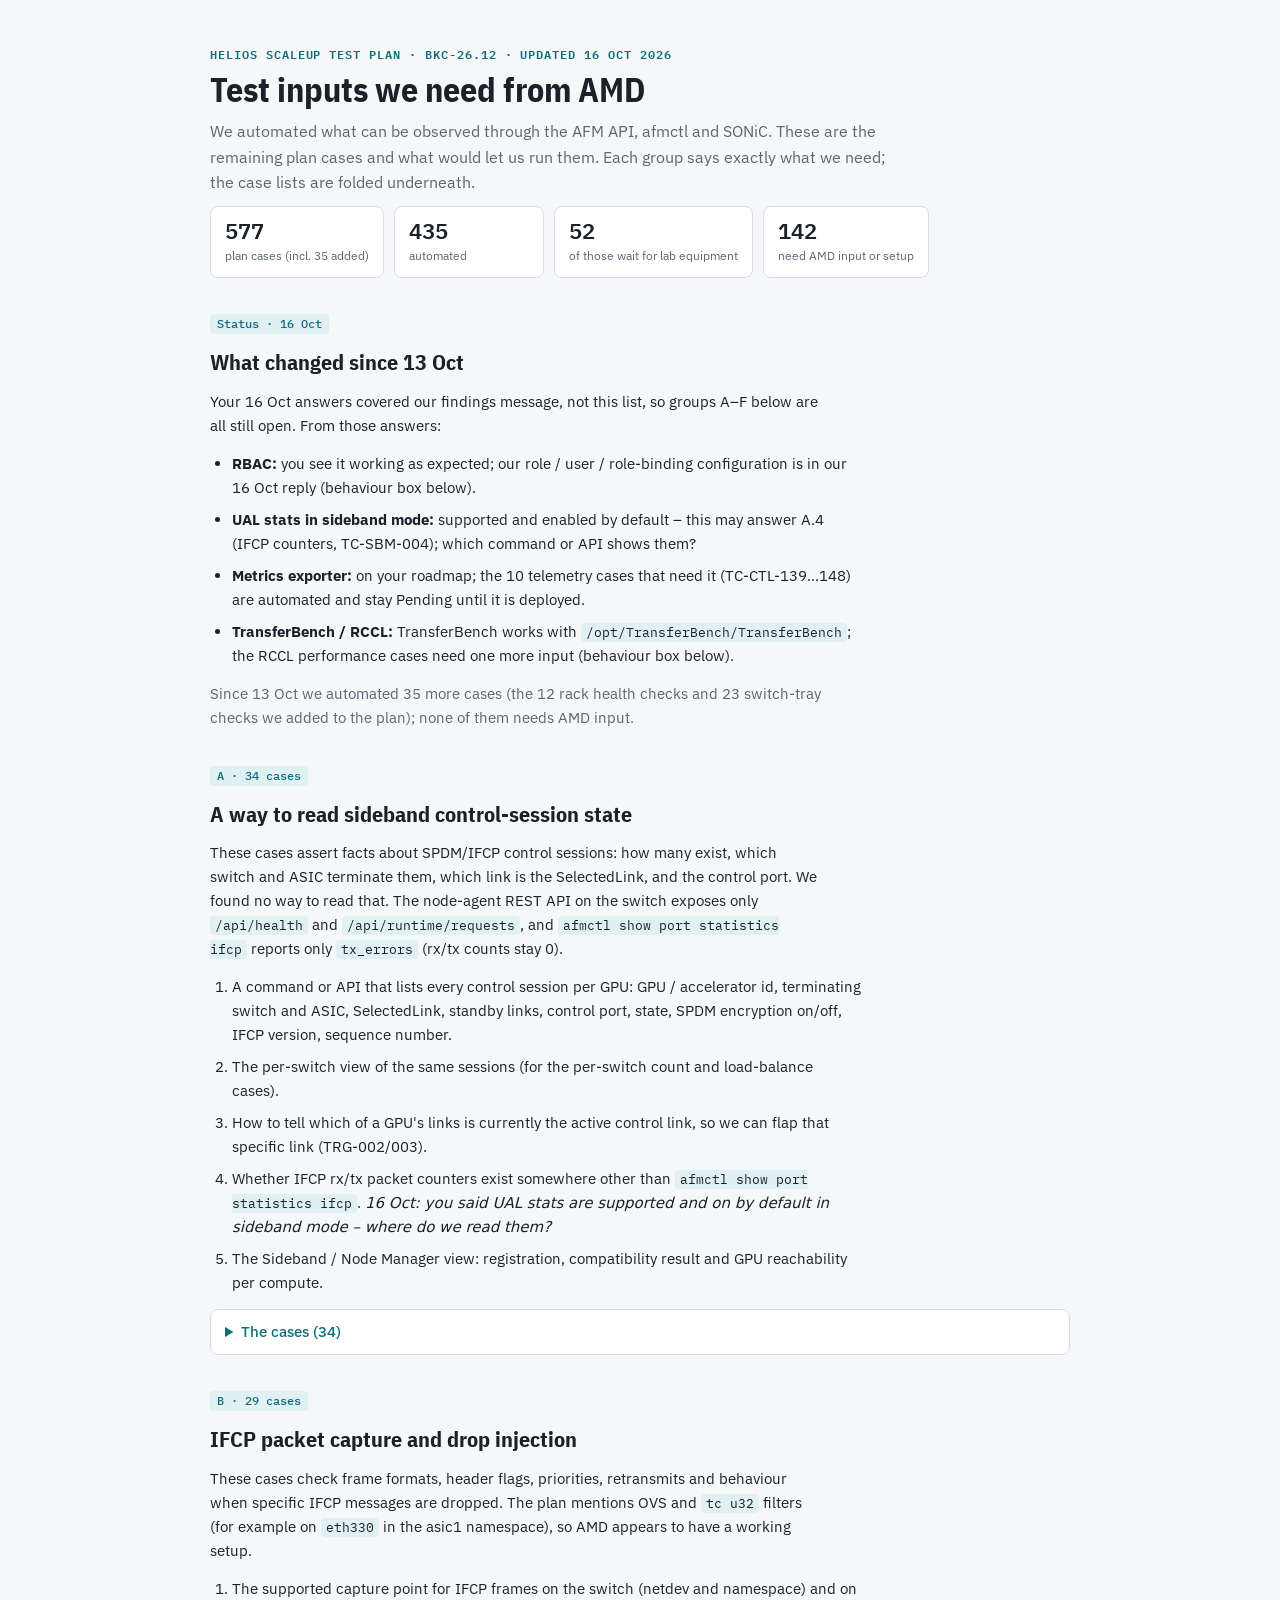
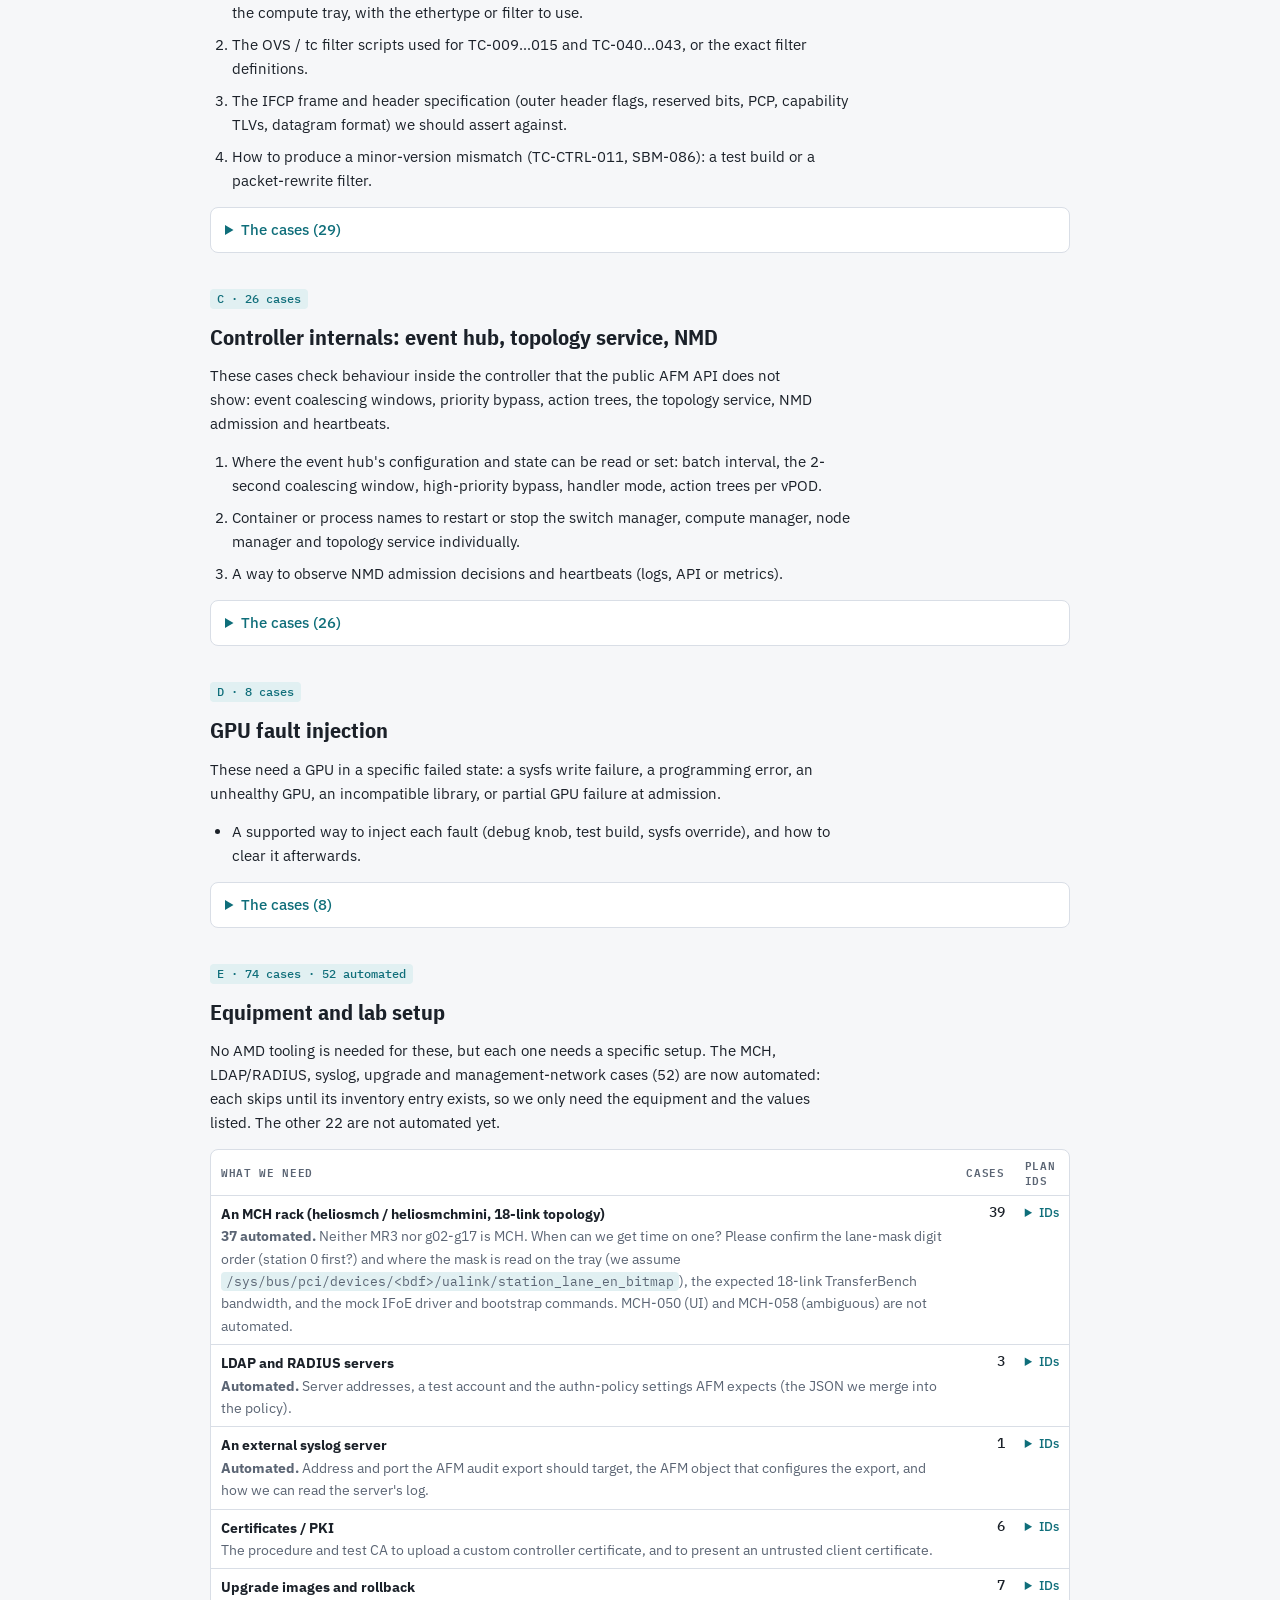
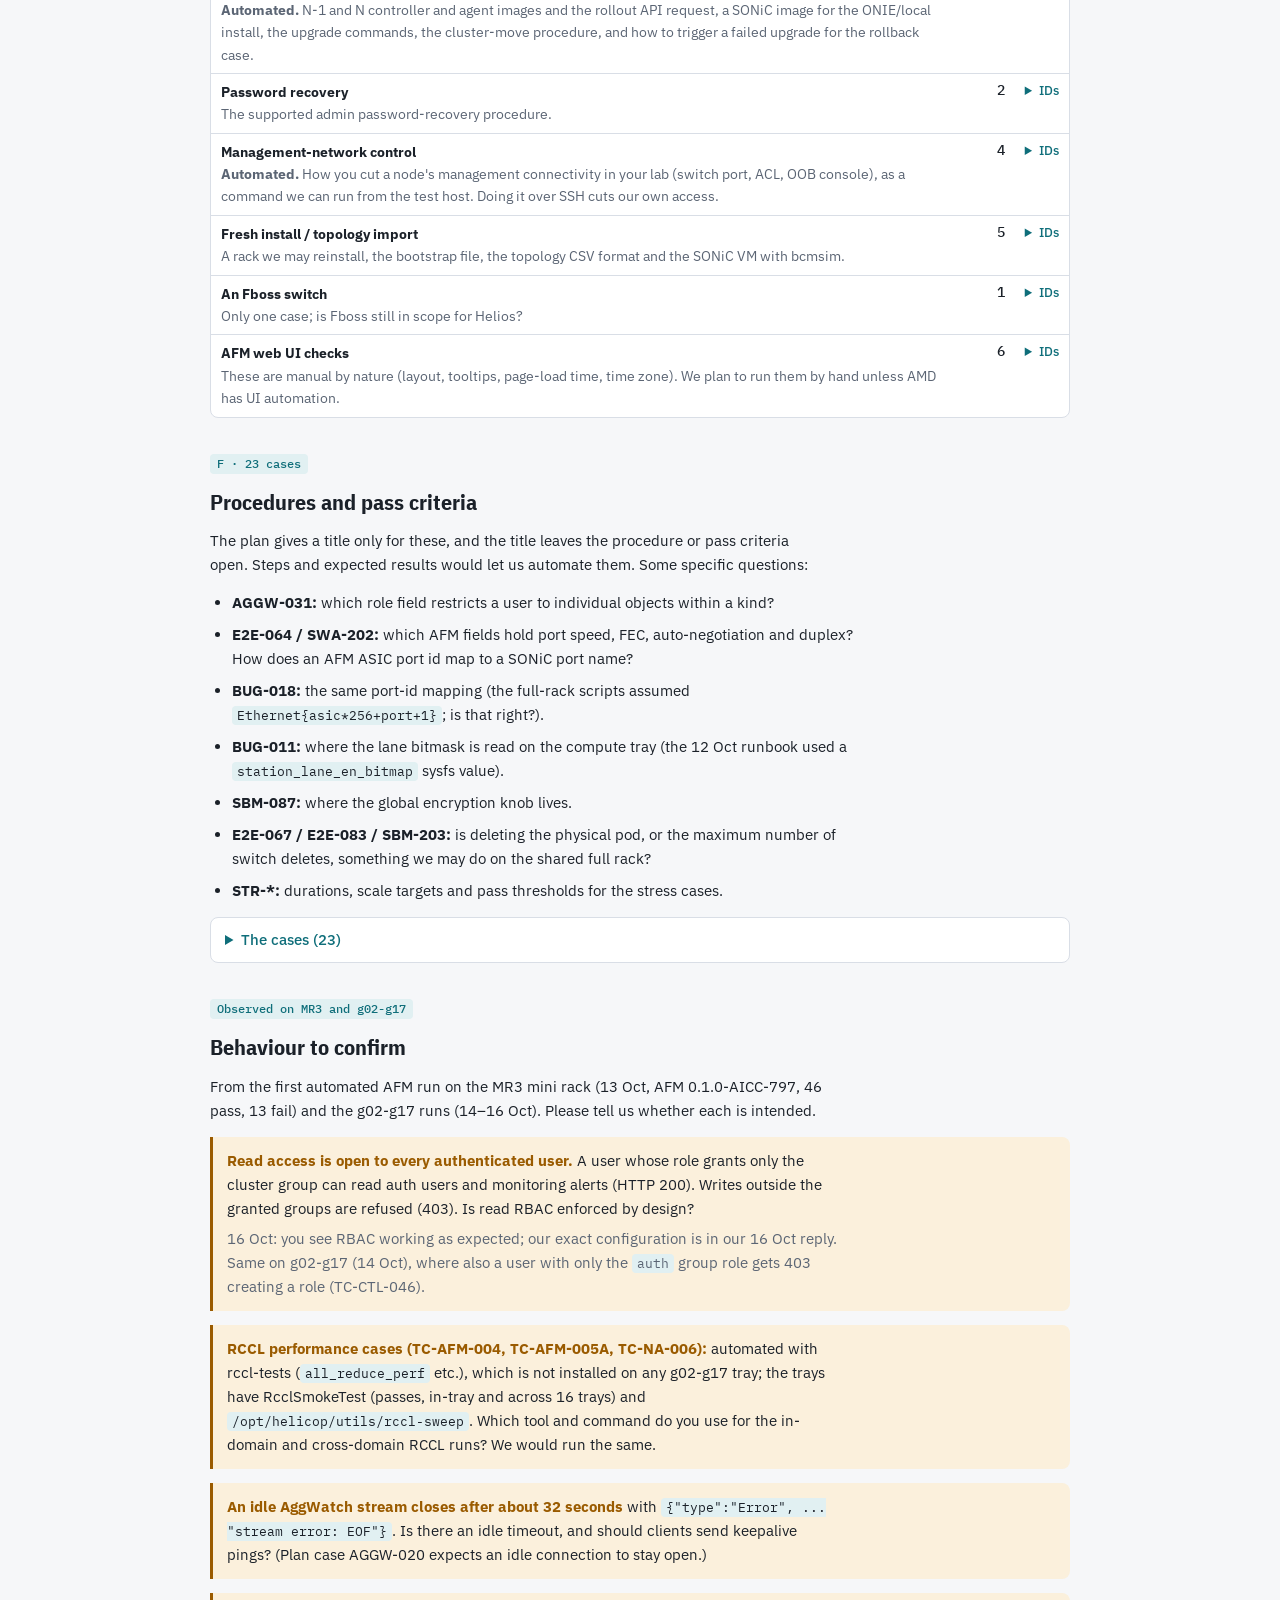
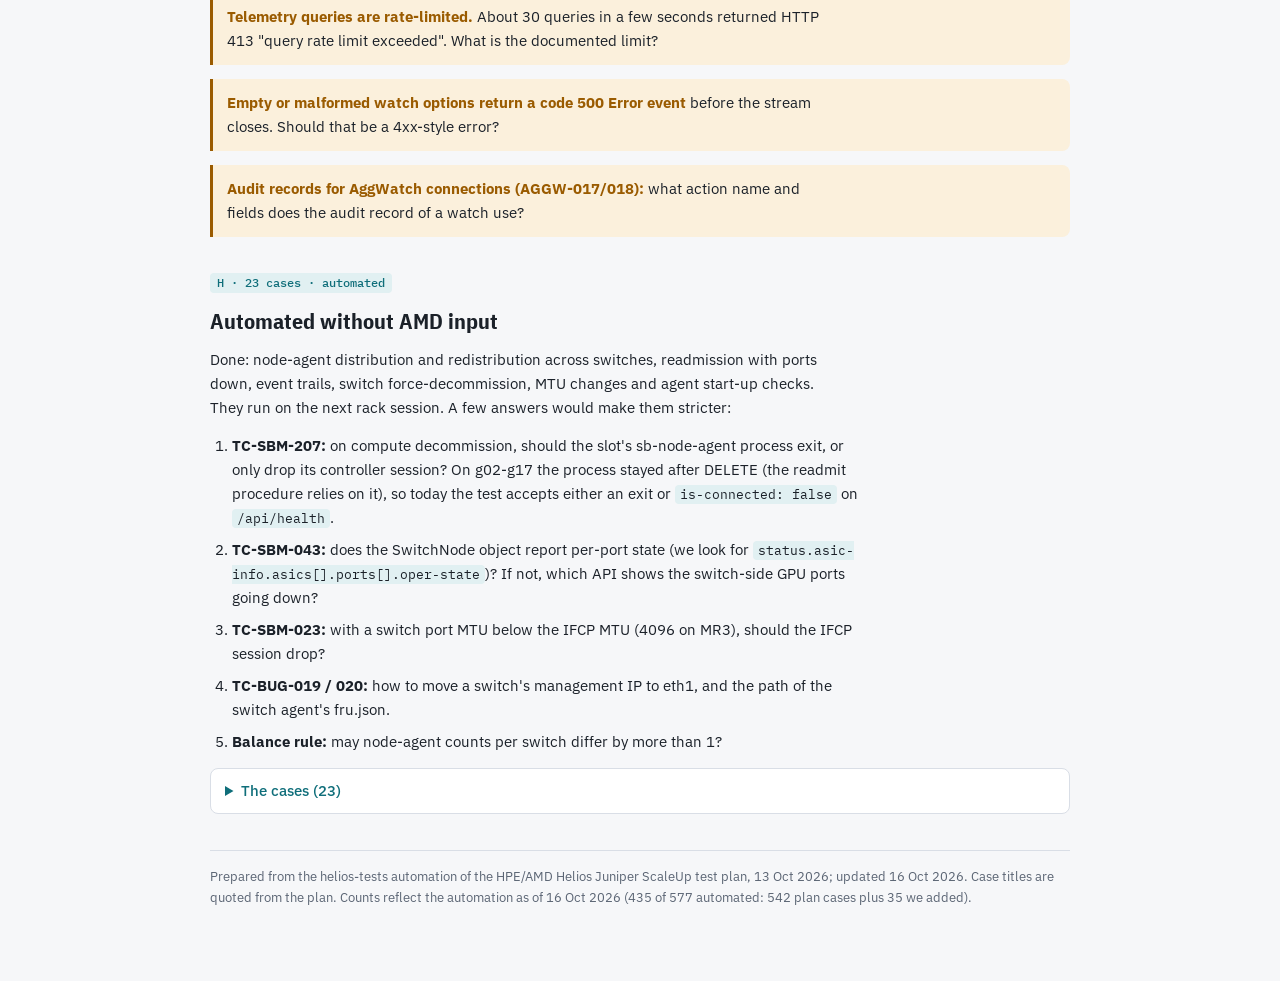
==== commit d50afd2e: "docs/amd-inputs.html: 16 Oct status - 435 of 577 automated, AMD's 16 Oct answers (RBAC, UAL stats, m" ====
--- a/docs/amd-inputs.html
+++ b/docs/amd-inputs.html
@@ -62,16 +62,29 @@
 <body>
 <div class="wrap">
 <header>
-  <div class="eyebrow">Helios ScaleUp test plan · BKC-26.12</div>
+  <div class="eyebrow">Helios ScaleUp test plan · BKC-26.12 · updated 16 Oct 2026</div>
   <h1>Test inputs we need from AMD</h1>
   <p class="lede">We automated what can be observed through the AFM API, afmctl and SONiC. These are the remaining plan cases and what would let us run them. Each group says exactly what we need; the case lists are folded underneath.</p>
   <div class="stats">
-    <div class="stat"><b>542</b><span>plan cases</span></div>
-    <div class="stat"><b>400</b><span>automated</span></div>
+    <div class="stat"><b>577</b><span>plan cases (incl. 35 added)</span></div>
+    <div class="stat"><b>435</b><span>automated</span></div>
     <div class="stat"><b>52</b><span>of those wait for lab equipment</span></div>
     <div class="stat"><b>142</b><span>need AMD input or setup</span></div>
   </div>
 </header>
+
+<section id="status">
+  <span class="tag">Status · 16 Oct</span>
+  <h2>What changed since 13 Oct</h2>
+  <p>Your 16 Oct answers covered our findings message, not this list, so groups A–F below are all still open. From those answers:</p>
+  <ul class="asks">
+    <li><strong>RBAC:</strong> you see it working as expected; our role / user / role-binding configuration is in our 16 Oct reply (behaviour box below).</li>
+    <li><strong>UAL stats in sideband mode:</strong> supported and enabled by default – this may answer A.4 (IFCP counters, TC-SBM-004); which command or API shows them?</li>
+    <li><strong>Metrics exporter:</strong> on your roadmap; the 10 telemetry cases that need it (TC-CTL-139…148) are automated and stay Pending until it is deployed.</li>
+    <li><strong>TransferBench / RCCL:</strong> TransferBench works with <code>/opt/TransferBench/TransferBench</code>; the RCCL performance cases need one more input (behaviour box below).</li>
+  </ul>
+  <p class="muted">Since 13 Oct we automated 35 more cases (the 12 rack health checks and 23 switch-tray checks we added to the plan); none of them needs AMD input.</p>
+</section>
 
 <section id="sessions">
   <span class="tag">A · 34 cases</span>
@@ -81,7 +94,7 @@
     <li>A command or API that lists every control session per GPU: GPU / accelerator id, terminating switch and ASIC, SelectedLink, standby links, control port, state, SPDM encryption on/off, IFCP version, sequence number.</li>
     <li>The per-switch view of the same sessions (for the per-switch count and load-balance cases).</li>
     <li>How to tell which of a GPU's links is currently the active control link, so we can flap that specific link (TRG-002/003).</li>
-    <li>Whether IFCP rx/tx packet counters exist somewhere other than <code>afmctl show port statistics ifcp</code>.</li>
+    <li>Whether IFCP rx/tx packet counters exist somewhere other than <code>afmctl show port statistics ifcp</code>. <em>16 Oct: you said UAL stats are supported and on by default in sideband mode – where do we read them?</em></li>
     <li>The Sideband / Node Manager view: registration, compatibility result and GPU reachability per compute.</li>
   </ol>
   <details><summary>The cases (34)</summary><div class='tw'><table><thead><tr><th>Plan ID</th><th>Title</th></tr></thead><tbody><tr><td class='id'>TC-BU-004</td><td>Each session has 6 links with one active (SelectedLink)</td></tr><tr><td class='id'>TC-BU-005</td><td>Each switch has expected session count (load balanced)</td></tr><tr><td class='id'>TC-BU-008</td><td>First discovered link used as SelectedLink</td></tr><tr><td class='id'>TC-BU-010</td><td>Each GPU session has a control port selected</td></tr><tr><td class='id'>TC-BU-012</td><td>All GPU sessions per compute node served by one node agent</td></tr><tr><td class='id'>TC-CTL-137</td><td>SPDM session is established between switch and GPU and communication is encrypted</td></tr><tr><td class='id'>TC-SBM-001</td><td>Sideband Topology and Session-Count Formulas</td></tr><tr><td class='id'>TC-SBM-003</td><td>SPDM Session Link Selection and Query API</td></tr><tr><td class='id'>TC-SBM-004</td><td>IFCP Packet/Session Stats API (Host and Switch Side)</td></tr><tr><td class='id'>TC-SBM-010</td><td>ASIC-Level SPDM Session Failover (Single ASIC Down)</td></tr><tr><td class='id'>TC-SBM-012</td><td>Switch-to-Controller Link Isolation -- SPDM/IFCP Sessions Remain Local</td></tr><tr><td class='id'>TC-SBM-015</td><td>vPod Compute Add/Remove -- Untouched Computes&#x27; CP Sessions Stay Stable</td></tr><tr><td class='id'>TC-SBM-017</td><td>VLAN/FDB Churn Does Not Disrupt IFCP Control-Plane Sessions</td></tr><tr><td class='id'>TC-SBM-019</td><td>Sb-node-agent Reconciliation of Config/Link Delta After Restart</td></tr><tr><td class='id'>TC-SBM-041</td><td>Compute Readmit via afm-agent Restart Landing Admitted but With IFCP Sessions Down</td></tr><tr><td class='id'>TC-SBM-052</td><td>All 72 GPUs form a total of 72 SPDM control sessions</td></tr><tr><td class='id'>TC-SBM-053</td><td>Every switch has 12 control sessions terminated on it</td></tr><tr><td class='id'>TC-SBM-056</td><td>The first discovered link is used to establish the session</td></tr><tr><td class='id'>TC-SBM-059</td><td>All GPUs of one compute node must form session with one node agent</td></tr><tr><td class='id'>TC-SBM-080</td><td>The sequence number is retained when the session fails over to a new switch</td></tr><tr><td class='id'>TC-SBM-088</td><td>GPU uses same link to send control packet from which it got the control message</td></tr><tr><td class='id'>TC-SBM-093</td><td>Event packets can use a different link than the control session link</td></tr><tr><td class='id'>TC-SBM-127</td><td>Active standby switch election</td></tr><tr><td class='id'>TC-SBM-130</td><td>Bring down the AISC over which the SPDM session is established</td></tr><tr><td class='id'>TC-SBM-147</td><td>Discovery flow initiated and responded</td></tr><tr><td class='id'>TC-SBM-149</td><td>GPU mapping creation in Sideband Agent</td></tr><tr><td class='id'>TC-SBM-152</td><td>Node Agent triggers control channel setup via Switch IFCP</td></tr><tr><td class='id'>TC-SBM-155</td><td>Compatibility set from Switch IFCP lib</td></tr><tr><td class='id'>TC-SEQ-004</td><td>GPU reachability reported to Sideband Manager</td></tr><tr><td class='id'>TC-SEQ-008</td><td>Compatibility check completed</td></tr><tr><td class='id'>TC-TRG-002</td><td>Flap active link — CP disrupted then recovers</td></tr><tr><td class='id'>TC-TRG-003</td><td>Bring down all 6 CP links — sessions drop then recover</td></tr><tr><td class='id'>TC-CTRL-009</td><td>Major version consistent across all sessions</td></tr><tr><td class='id'>TC-CTRL-011</td><td>Minor version mismatch tolerated</td></tr></tbody></table></div></details>
@@ -146,11 +159,15 @@
 </section>
 
 <section id="confirm">
-  <span class="tag">Observed on MR3</span>
+  <span class="tag">Observed on MR3 and g02-g17</span>
   <h2>Behaviour to confirm</h2>
-  <p>From the first automated AFM run on the MR3 mini rack (13 Oct, AFM 0.1.0-AICC-797, 46 pass, 13 fail). Please tell us whether each is intended.</p>
+  <p>From the first automated AFM run on the MR3 mini rack (13 Oct, AFM 0.1.0-AICC-797, 46 pass, 13 fail) and the g02-g17 runs (14–16 Oct). Please tell us whether each is intended.</p>
   <div class="note">
     <p><strong>Read access is open to every authenticated user.</strong> A user whose role grants only the cluster group can read auth users and monitoring alerts (HTTP 200). Writes outside the granted groups are refused (403). Is read RBAC enforced by design?</p>
+    <p class="muted">16 Oct: you see RBAC working as expected; our exact configuration is in our 16 Oct reply. Same on g02-g17 (14 Oct), where also a user with only the <code>auth</code> group role gets 403 creating a role (TC-CTL-046).</p>
+  </div>
+  <div class="note">
+    <p><strong>RCCL performance cases (TC-AFM-004, TC-AFM-005A, TC-NA-006):</strong> automated with rccl-tests (<code>all_reduce_perf</code> etc.), which is not installed on any g02-g17 tray; the trays have RcclSmokeTest (passes, in-tray and across 16 trays) and <code>/opt/helicop/utils/rccl-sweep</code>. Which tool and command do you use for the in-domain and cross-domain RCCL runs? We would run the same.</p>
   </div>
   <div class="note">
     <p><strong>An idle AggWatch stream closes after about 32 seconds</strong> with <code>{"type":"Error", ... "stream error: EOF"}</code>. Is there an idle timeout, and should clients send keepalive pings? (Plan case AGGW-020 expects an idle connection to stay open.)</p>
@@ -181,8 +198,8 @@
 </section>
 
 <footer>
-  Prepared from the helios-tests automation of the HPE/AMD Helios Juniper ScaleUp test plan (542 cases), 13 Oct 2026.
-  Case titles are quoted from the plan. Counts reflect the automation as of 13 Oct 2026 (400 of 542 automated).
+  Prepared from the helios-tests automation of the HPE/AMD Helios Juniper ScaleUp test plan, 13 Oct 2026; updated 16 Oct 2026.
+  Case titles are quoted from the plan. Counts reflect the automation as of 16 Oct 2026 (435 of 577 automated: 542 plan cases plus 35 we added).
 </footer>
 </div>
 </body>
